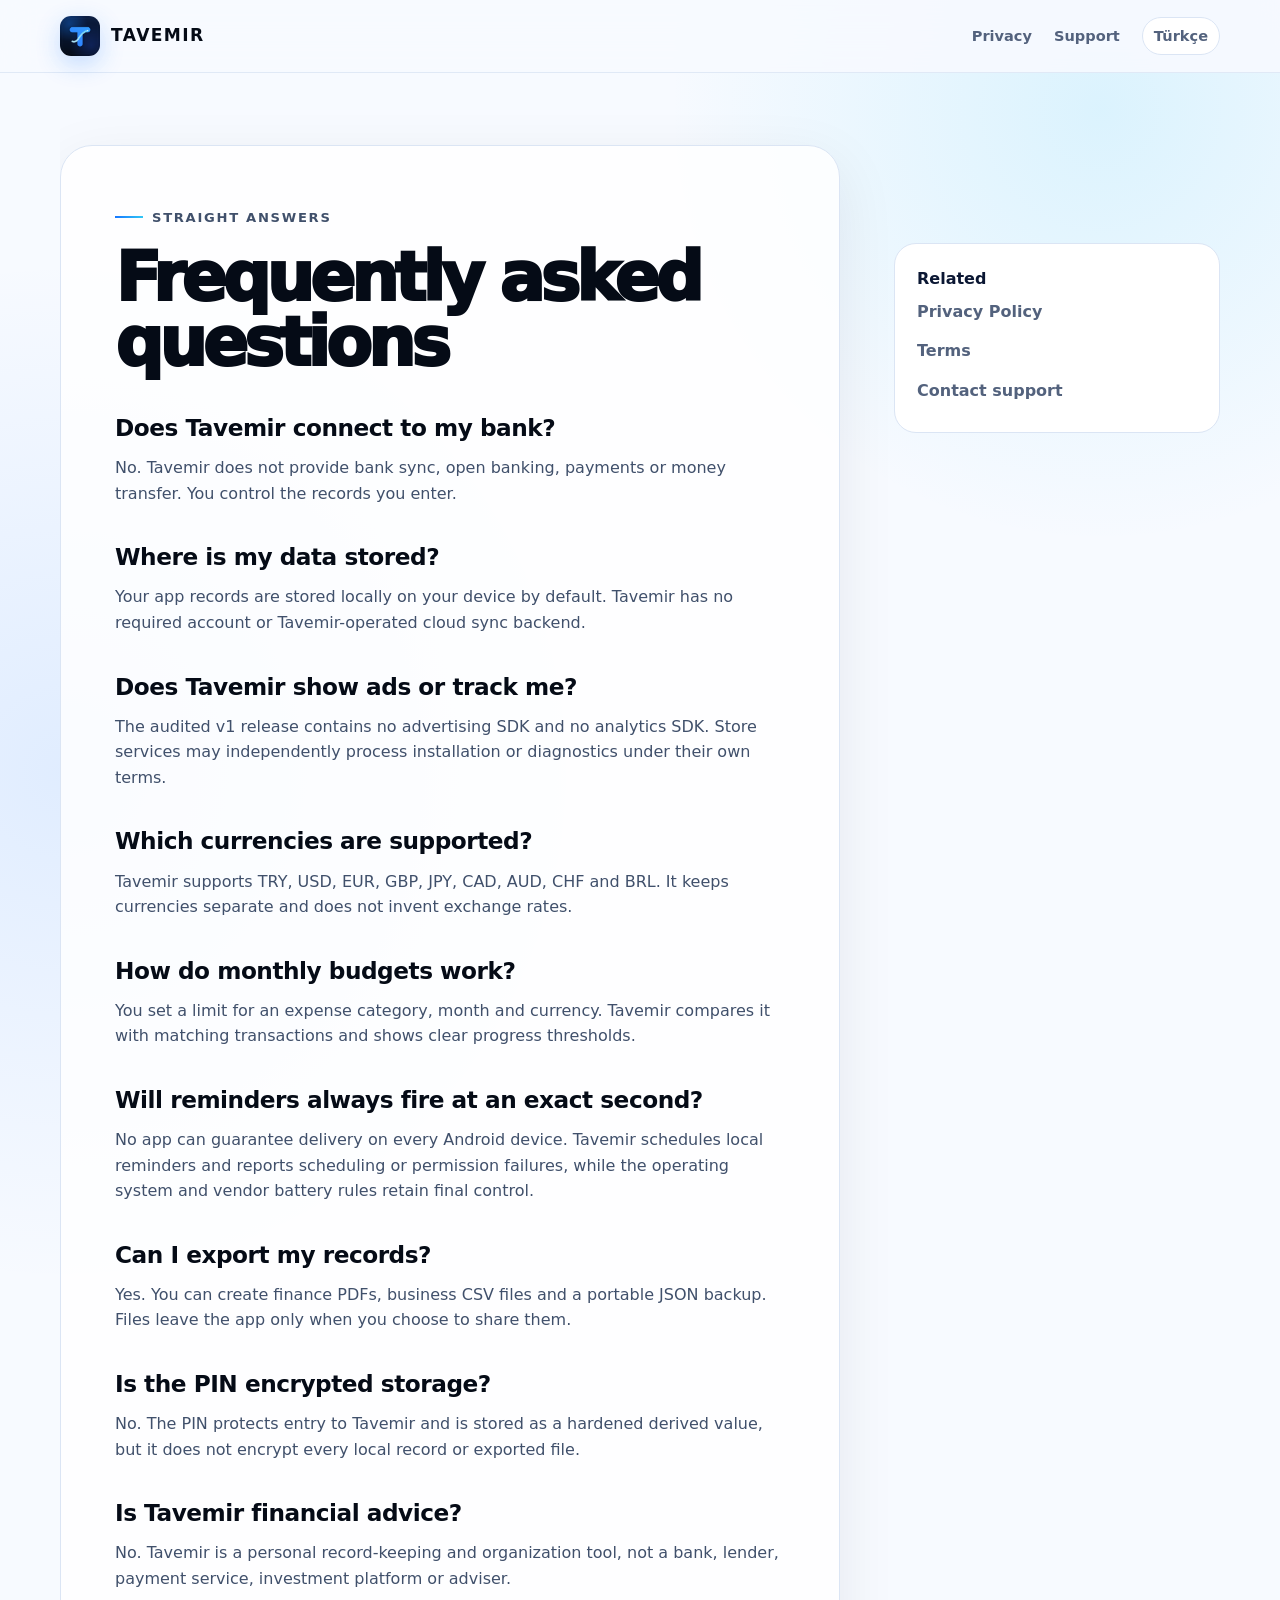
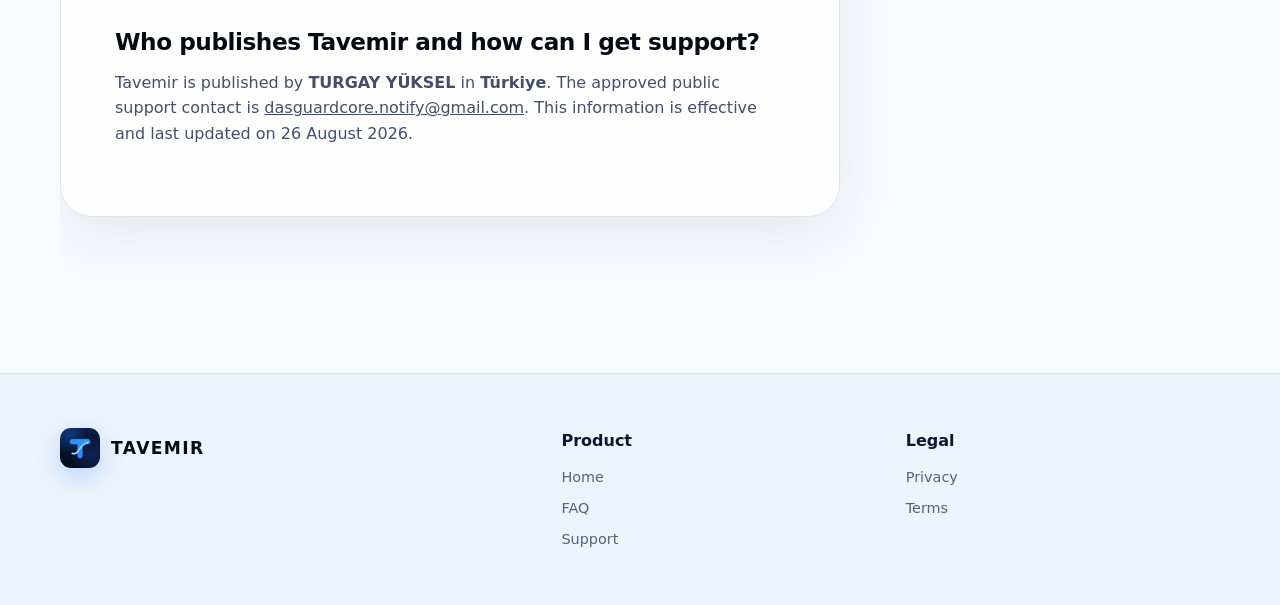
==== faq/index.html @ 1abc886d "Publish approved Tavemir legal and support site" ====
<!doctype html>
<html lang="en">
  <head><meta charset="utf-8"><meta name="viewport" content="width=device-width, initial-scale=1"><title>FAQ — Tavemir Budget & Expense Tracker</title><meta name="description" content="Answers about Tavemir privacy, currencies, reminders, budgets, exports, backups and financial-product status."><meta name="robots" content="index,follow"><meta name="theme-color" content="#071329"><link rel="canonical" href="https://dasguardcorenotify-del.github.io/tavemir-legal/faq/"><link rel="alternate" hreflang="en" href="https://dasguardcorenotify-del.github.io/tavemir-legal/faq/"><link rel="alternate" hreflang="tr" href="https://dasguardcorenotify-del.github.io/tavemir-legal/tr/sss/"><link rel="icon" href="../assets/tavemir-icon-512.png"><link rel="stylesheet" href="../assets/site.css"></head>
  <body><a class="skip-link" href="#main">Skip to content</a><header class="site-header"><nav class="nav" aria-label="Primary navigation"><a class="brand" href="../"><img src="../assets/tavemir-icon-512.png" alt="" width="40" height="40">TAVEMIR</a><div class="nav-links"><a href="../privacy/">Privacy</a><a href="../support/">Support</a><a class="language-link" href="../tr/sss/" lang="tr" hreflang="tr">Türkçe</a></div></nav></header>
    <main class="legal-main" id="main"><article class="legal-copy"><p class="eyebrow">Straight answers</p><h1>Frequently asked questions</h1>
      <h2>Does Tavemir connect to my bank?</h2><p>No. Tavemir does not provide bank sync, open banking, payments or money transfer. You control the records you enter.</p>
      <h2>Where is my data stored?</h2><p>Your app records are stored locally on your device by default. Tavemir has no required account or Tavemir-operated cloud sync backend.</p>
      <h2>Does Tavemir show ads or track me?</h2><p>The audited v1 release contains no advertising SDK and no analytics SDK. Store services may independently process installation or diagnostics under their own terms.</p>
      <h2>Which currencies are supported?</h2><p>Tavemir supports TRY, USD, EUR, GBP, JPY, CAD, AUD, CHF and BRL. It keeps currencies separate and does not invent exchange rates.</p>
      <h2>How do monthly budgets work?</h2><p>You set a limit for an expense category, month and currency. Tavemir compares it with matching transactions and shows clear progress thresholds.</p>
      <h2>Will reminders always fire at an exact second?</h2><p>No app can guarantee delivery on every Android device. Tavemir schedules local reminders and reports scheduling or permission failures, while the operating system and vendor battery rules retain final control.</p>
      <h2>Can I export my records?</h2><p>Yes. You can create finance PDFs, business CSV files and a portable JSON backup. Files leave the app only when you choose to share them.</p>
      <h2>Is the PIN encrypted storage?</h2><p>No. The PIN protects entry to Tavemir and is stored as a hardened derived value, but it does not encrypt every local record or exported file.</p>
      <h2>Is Tavemir financial advice?</h2><p>No. Tavemir is a personal record-keeping and organization tool, not a bank, lender, payment service, investment platform or adviser.</p>
      <h2>Who publishes Tavemir and how can I get support?</h2><p>Tavemir is published by <strong>TURGAY YÜKSEL</strong> in <strong>Türkiye</strong>. The approved public support contact is <a href="mailto:dasguardcore.notify@gmail.com">dasguardcore.notify@gmail.com</a>. This information is effective and last updated on 26 August 2026.</p>
    </article><aside class="legal-aside" aria-label="Related pages"><strong>Related</strong><a href="../privacy/">Privacy Policy</a><a href="../terms/">Terms</a><a href="../support/">Contact support</a></aside></main>
    <footer class="site-footer"><div class="footer-inner"><div><a class="brand" href="../"><img src="../assets/tavemir-icon-512.png" alt="" width="40" height="40">TAVEMIR</a></div><div class="footer-links"><strong>Product</strong><a href="../">Home</a><a href="./" aria-current="page">FAQ</a><a href="../support/">Support</a></div><div class="footer-links"><strong>Legal</strong><a href="../privacy/">Privacy</a><a href="../terms/">Terms</a></div></div></footer>
  </body>
</html>
---- assets/site.css ----
:root {
  color-scheme: light dark;
  --navy-950: #050b16;
  --navy-900: #071329;
  --navy-800: #0b1f46;
  --blue: #1677ff;
  --cyan: #31c7f5;
  --mint: #64e3ba;
  --ink: #0b1733;
  --muted: #53627d;
  --paper: #f7faff;
  --surface: #ffffff;
  --line: #dbe5f4;
  --shadow: 0 24px 70px rgb(7 19 41 / 14%);
  --radius-lg: 32px;
  --radius-md: 22px;
  --content: 1160px;
}

* {
  box-sizing: border-box;
}

html {
  scroll-behavior: smooth;
}

body {
  margin: 0;
  color: var(--ink);
  background:
    radial-gradient(circle at 86% 5%, rgb(49 199 245 / 14%), transparent 27rem),
    radial-gradient(circle at 5% 35%, rgb(22 119 255 / 10%), transparent 32rem),
    var(--paper);
  font-family: Inter, ui-sans-serif, system-ui, -apple-system, BlinkMacSystemFont,
    "Segoe UI", sans-serif;
  line-height: 1.6;
  text-rendering: optimizeLegibility;
}

a {
  color: inherit;
}

a:focus-visible,
button:focus-visible {
  outline: 3px solid var(--cyan);
  outline-offset: 4px;
}

.skip-link {
  position: fixed;
  z-index: 100;
  top: 12px;
  left: 12px;
  padding: 10px 14px;
  border-radius: 10px;
  color: white;
  background: var(--navy-950);
  transform: translateY(-150%);
}

.skip-link:focus {
  transform: translateY(0);
}

.site-header {
  position: sticky;
  z-index: 20;
  top: 0;
  border-bottom: 1px solid rgb(219 229 244 / 80%);
  background: rgb(247 250 255 / 88%);
  backdrop-filter: blur(18px);
}

.nav {
  display: flex;
  align-items: center;
  justify-content: space-between;
  width: min(calc(100% - 32px), var(--content));
  min-height: 72px;
  margin: 0 auto;
  gap: 24px;
}

.brand {
  display: inline-flex;
  align-items: center;
  gap: 11px;
  color: var(--navy-950);
  font-size: 1.07rem;
  font-weight: 900;
  letter-spacing: .08em;
  text-decoration: none;
}

.brand img {
  width: 40px;
  height: 40px;
  border-radius: 11px;
  box-shadow: 0 8px 24px rgb(22 119 255 / 24%);
}

.nav-links {
  display: flex;
  align-items: center;
  flex-wrap: wrap;
  justify-content: flex-end;
  gap: 8px 22px;
}

.nav-links a {
  color: var(--muted);
  font-size: .91rem;
  font-weight: 720;
  text-decoration: none;
}

.nav-links a:hover {
  color: var(--blue);
}

.language-link {
  padding: 6px 11px;
  border: 1px solid var(--line);
  border-radius: 999px;
  background: var(--surface);
}

main {
  overflow: hidden;
}

.hero,
.section,
.legal-main {
  width: min(calc(100% - 32px), var(--content));
  margin-inline: auto;
}

.hero {
  display: grid;
  grid-template-columns: minmax(0, 1.05fr) minmax(330px, .8fr);
  align-items: center;
  gap: clamp(44px, 8vw, 100px);
  padding: clamp(76px, 10vw, 132px) 0 96px;
}

.eyebrow {
  display: inline-flex;
  align-items: center;
  gap: 9px;
  margin: 0 0 18px;
  color: #0b5ecc;
  font-size: .82rem;
  font-weight: 850;
  letter-spacing: .13em;
  text-transform: uppercase;
}

.eyebrow::before {
  width: 28px;
  height: 2px;
  background: linear-gradient(90deg, var(--blue), var(--cyan));
  content: "";
}

h1,
h2,
h3,
p {
  margin-top: 0;
}

h1 {
  max-width: 820px;
  margin-bottom: 24px;
  color: var(--navy-950);
  font-size: clamp(3rem, 7vw, 5.8rem);
  font-weight: 930;
  letter-spacing: -.065em;
  line-height: .98;
}

h1 .accent {
  color: transparent;
  background: linear-gradient(105deg, var(--blue), #4064ff 42%, #0ab5db);
  background-clip: text;
}

.hero-copy {
  max-width: 690px;
  margin-bottom: 30px;
  color: var(--muted);
  font-size: clamp(1.05rem, 2vw, 1.25rem);
}

.cta-row {
  display: flex;
  flex-wrap: wrap;
  gap: 12px;
  margin-bottom: 30px;
}

.button {
  display: inline-flex;
  align-items: center;
  justify-content: center;
  min-height: 50px;
  padding: 0 20px;
  border: 1px solid transparent;
  border-radius: 14px;
  font-weight: 820;
  text-decoration: none;
}

.button-primary {
  color: white;
  background: linear-gradient(115deg, #116eea, #325fff);
  box-shadow: 0 14px 34px rgb(22 119 255 / 25%);
}

.button-secondary {
  border-color: var(--line);
  color: var(--ink);
  background: rgb(255 255 255 / 76%);
}

.trust-line {
  display: flex;
  flex-wrap: wrap;
  gap: 10px;
  padding: 0;
  list-style: none;
}

.trust-line li {
  padding: 7px 11px;
  border: 1px solid #cfe0f4;
  border-radius: 999px;
  color: #30415e;
  background: rgb(255 255 255 / 72%);
  font-size: .82rem;
  font-weight: 760;
}

.phone-shell {
  position: relative;
  width: min(100%, 390px);
  margin: 0 auto;
  padding: 13px;
  border: 1px solid rgb(255 255 255 / 28%);
  border-radius: 44px;
  background: linear-gradient(145deg, #071329, #132a55);
  box-shadow: 0 40px 100px rgb(5 11 22 / 29%);
  transform: rotate(2deg);
}

.phone-shell::before {
  position: absolute;
  z-index: 2;
  top: 20px;
  left: 50%;
  width: 96px;
  height: 22px;
  border-radius: 999px;
  background: #050b16;
  content: "";
  transform: translateX(-50%);
}

.app-preview {
  min-height: 660px;
  padding: 42px 17px 22px;
  border-radius: 33px;
  background:
    radial-gradient(circle at 90% 10%, rgb(49 199 245 / 13%), transparent 15rem),
    #f7faff;
}

.app-topline {
  display: flex;
  align-items: center;
  justify-content: space-between;
  margin-bottom: 18px;
  color: var(--navy-900);
  font-weight: 900;
  letter-spacing: .04em;
}

.app-avatar {
  display: grid;
  width: 32px;
  height: 32px;
  place-items: center;
  border-radius: 10px;
  color: white;
  background: linear-gradient(145deg, var(--blue), #334fdd);
}

.app-hero {
  padding: 22px;
  border-radius: 25px;
  color: white;
  background:
    radial-gradient(circle at 85% 0%, rgb(49 199 245 / 24%), transparent 14rem),
    linear-gradient(145deg, #071329, #0b1f46);
  box-shadow: 0 18px 44px rgb(7 19 41 / 21%);
}

.app-hero small,
.mini-stat small {
  display: block;
  color: rgb(255 255 255 / 68%);
  font-weight: 720;
}

.app-hero strong {
  display: block;
  margin: 4px 0 18px;
  font-size: 2rem;
  letter-spacing: -.045em;
}

.spark {
  display: flex;
  height: 70px;
  align-items: flex-end;
  gap: 7px;
}

.spark i {
  flex: 1;
  min-height: 16%;
  border-radius: 8px 8px 3px 3px;
  background: linear-gradient(#31c7f5, #1677ff);
}

.preview-grid {
  display: grid;
  grid-template-columns: 1fr 1fr;
  gap: 10px;
  margin: 12px 0;
}

.mini-stat,
.preview-list {
  padding: 15px;
  border: 1px solid var(--line);
  border-radius: 18px;
  background: white;
}

.mini-stat small {
  color: #61708c;
}

.mini-stat strong {
  display: block;
  margin-top: 3px;
  color: var(--navy-950);
  font-size: 1.1rem;
}

.preview-list {
  margin-top: 10px;
}

.preview-row {
  display: grid;
  grid-template-columns: 36px 1fr auto;
  align-items: center;
  gap: 10px;
  padding: 9px 0;
}

.preview-row + .preview-row {
  border-top: 1px solid #edf2f9;
}

.preview-icon {
  display: grid;
  width: 36px;
  height: 36px;
  place-items: center;
  border-radius: 11px;
  color: #0b5ecc;
  background: #e7f1ff;
  font-weight: 900;
}

.preview-row span {
  color: #253653;
  font-size: .8rem;
  font-weight: 780;
}

.preview-row strong {
  color: var(--navy-950);
  font-size: .77rem;
}

.section {
  padding: 92px 0;
}

.section-head {
  max-width: 740px;
  margin-bottom: 42px;
}

h2 {
  margin-bottom: 15px;
  color: var(--navy-950);
  font-size: clamp(2rem, 4vw, 3.35rem);
  font-weight: 900;
  letter-spacing: -.045em;
  line-height: 1.08;
}

.section-head p,
.section > p {
  color: var(--muted);
  font-size: 1.05rem;
}

.feature-grid {
  display: grid;
  grid-template-columns: repeat(3, 1fr);
  gap: 16px;
}

.feature-card {
  min-height: 225px;
  padding: 25px;
  border: 1px solid rgb(207 224 244 / 90%);
  border-radius: var(--radius-md);
  background: rgb(255 255 255 / 78%);
  box-shadow: 0 14px 46px rgb(7 19 41 / 7%);
}

.feature-number {
  display: grid;
  width: 42px;
  height: 42px;
  margin-bottom: 28px;
  place-items: center;
  border-radius: 13px;
  color: #075abf;
  background: linear-gradient(145deg, #e8f2ff, #dff9ff);
  font-size: .83rem;
  font-weight: 900;
}

h3 {
  margin-bottom: 8px;
  color: var(--navy-950);
  font-size: 1.12rem;
  font-weight: 860;
  letter-spacing: -.02em;
}

.feature-card p {
  margin-bottom: 0;
  color: var(--muted);
  font-size: .94rem;
}

.trust-panel {
  display: grid;
  grid-template-columns: 1fr 1fr;
  gap: 44px;
  padding: clamp(30px, 6vw, 64px);
  border-radius: var(--radius-lg);
  color: white;
  background:
    radial-gradient(circle at 100% 0%, rgb(49 199 245 / 22%), transparent 26rem),
    linear-gradient(135deg, var(--navy-950), var(--navy-800));
  box-shadow: var(--shadow);
}

.trust-panel h2,
.trust-panel h3 {
  color: white;
}

.trust-panel p {
  color: rgb(255 255 255 / 72%);
}

.check-list {
  display: grid;
  gap: 10px;
  margin: 0;
  padding: 0;
  list-style: none;
}

.check-list li {
  position: relative;
  padding-left: 29px;
  color: rgb(255 255 255 / 87%);
  font-weight: 690;
}

.check-list li::before {
  position: absolute;
  left: 0;
  color: var(--mint);
  content: "✓";
  font-weight: 900;
}

.availability {
  padding: 34px;
  border: 1px solid #cfe0f4;
  border-radius: var(--radius-lg);
  background: rgb(255 255 255 / 78%);
  text-align: center;
}

.availability p {
  max-width: 680px;
  margin: 0 auto 20px;
  color: var(--muted);
}

.legal-main {
  display: grid;
  grid-template-columns: minmax(0, 780px) minmax(220px, 1fr);
  gap: 54px;
  padding: 72px 0 110px;
}

.legal-copy {
  padding: clamp(24px, 5vw, 54px);
  border: 1px solid var(--line);
  border-radius: var(--radius-lg);
  background: rgb(255 255 255 / 84%);
  box-shadow: 0 18px 60px rgb(7 19 41 / 8%);
}

.legal-copy h1 {
  font-size: clamp(2.35rem, 6vw, 4.2rem);
}

.legal-copy h2 {
  margin-top: 38px;
  font-size: 1.45rem;
  letter-spacing: -.02em;
}

.legal-copy li,
.legal-copy p {
  color: #40506b;
}

.legal-copy table {
  width: 100%;
  border-collapse: collapse;
}

.legal-copy th,
.legal-copy td {
  padding: 12px;
  border-bottom: 1px solid var(--line);
  text-align: left;
  vertical-align: top;
}

.legal-aside {
  align-self: start;
  position: sticky;
  top: 98px;
  padding: 22px;
  border: 1px solid var(--line);
  border-radius: var(--radius-md);
  background: white;
}

.legal-aside a {
  display: block;
  padding: 7px 0;
  color: var(--muted);
  font-weight: 720;
  text-decoration: none;
}

.notice {
  padding: 16px 18px;
  border-left: 4px solid var(--blue);
  border-radius: 8px 14px 14px 8px;
  color: #31425e;
  background: #edf5ff;
}

.site-footer {
  margin-top: 46px;
  border-top: 1px solid var(--line);
  background: #edf3fb;
}

.footer-inner {
  display: grid;
  grid-template-columns: 1.2fr repeat(2, .8fr);
  gap: 30px;
  width: min(calc(100% - 32px), var(--content));
  margin: 0 auto;
  padding: 54px 0;
}

.footer-inner p {
  color: var(--muted);
  font-size: .9rem;
}

.footer-links {
  display: grid;
  align-content: start;
  gap: 8px;
}

.footer-links strong {
  margin-bottom: 4px;
}

.footer-links a {
  color: var(--muted);
  font-size: .9rem;
  text-decoration: none;
}

.fine-print {
  width: min(calc(100% - 32px), var(--content));
  margin: 0 auto;
  padding: 0 0 24px;
  color: #697792;
  font-size: .78rem;
}

@media (max-width: 880px) {
  .hero,
  .trust-panel,
  .legal-main {
    grid-template-columns: 1fr;
  }

  .hero {
    text-align: center;
  }

  .hero-copy,
  .trust-line,
  .cta-row {
    justify-content: center;
    margin-inline: auto;
  }

  .eyebrow {
    justify-content: center;
  }

  .feature-grid {
    grid-template-columns: repeat(2, 1fr);
  }

  .legal-aside {
    position: static;
    order: -1;
  }
}

@media (max-width: 620px) {
  .nav {
    min-height: 64px;
  }

  .nav-links a:not(.language-link) {
    display: none;
  }

  .hero {
    grid-template-columns: minmax(0, 1fr);
    padding-top: 58px;
  }

  .feature-grid,
  .footer-inner {
    grid-template-columns: 1fr;
  }

  .phone-shell {
    transform: none;
  }

  .app-preview {
    min-height: 600px;
  }

  .section {
    padding: 68px 0;
  }
}

@media (prefers-reduced-motion: reduce) {
  html {
    scroll-behavior: auto;
  }
}

@media (prefers-color-scheme: dark) {
  :root {
    --ink: #f2f6ff;
    --muted: #afbdd2;
    --paper: #050b16;
    --surface: #0b172b;
    --line: #243650;
  }

  body {
    background:
      radial-gradient(circle at 86% 5%, rgb(49 199 245 / 10%), transparent 27rem),
      var(--paper);
  }

  .site-header {
    border-color: rgb(36 54 80 / 80%);
    background: rgb(5 11 22 / 88%);
  }

  .brand,
  h1,
  h2,
  h3,
  .mini-stat strong,
  .preview-row strong {
    color: #f5f8ff;
  }

  .language-link,
  .feature-card,
  .availability,
  .legal-copy,
  .legal-aside,
  .mini-stat,
  .preview-list,
  .button-secondary {
    background: rgb(11 23 43 / 88%);
  }

  .trust-line li,
  .legal-copy li,
  .legal-copy p,
  .notice {
    color: #bdc9dc;
  }

  .notice {
    background: #0c2446;
  }

  .site-footer {
    background: #07101f;
  }
}
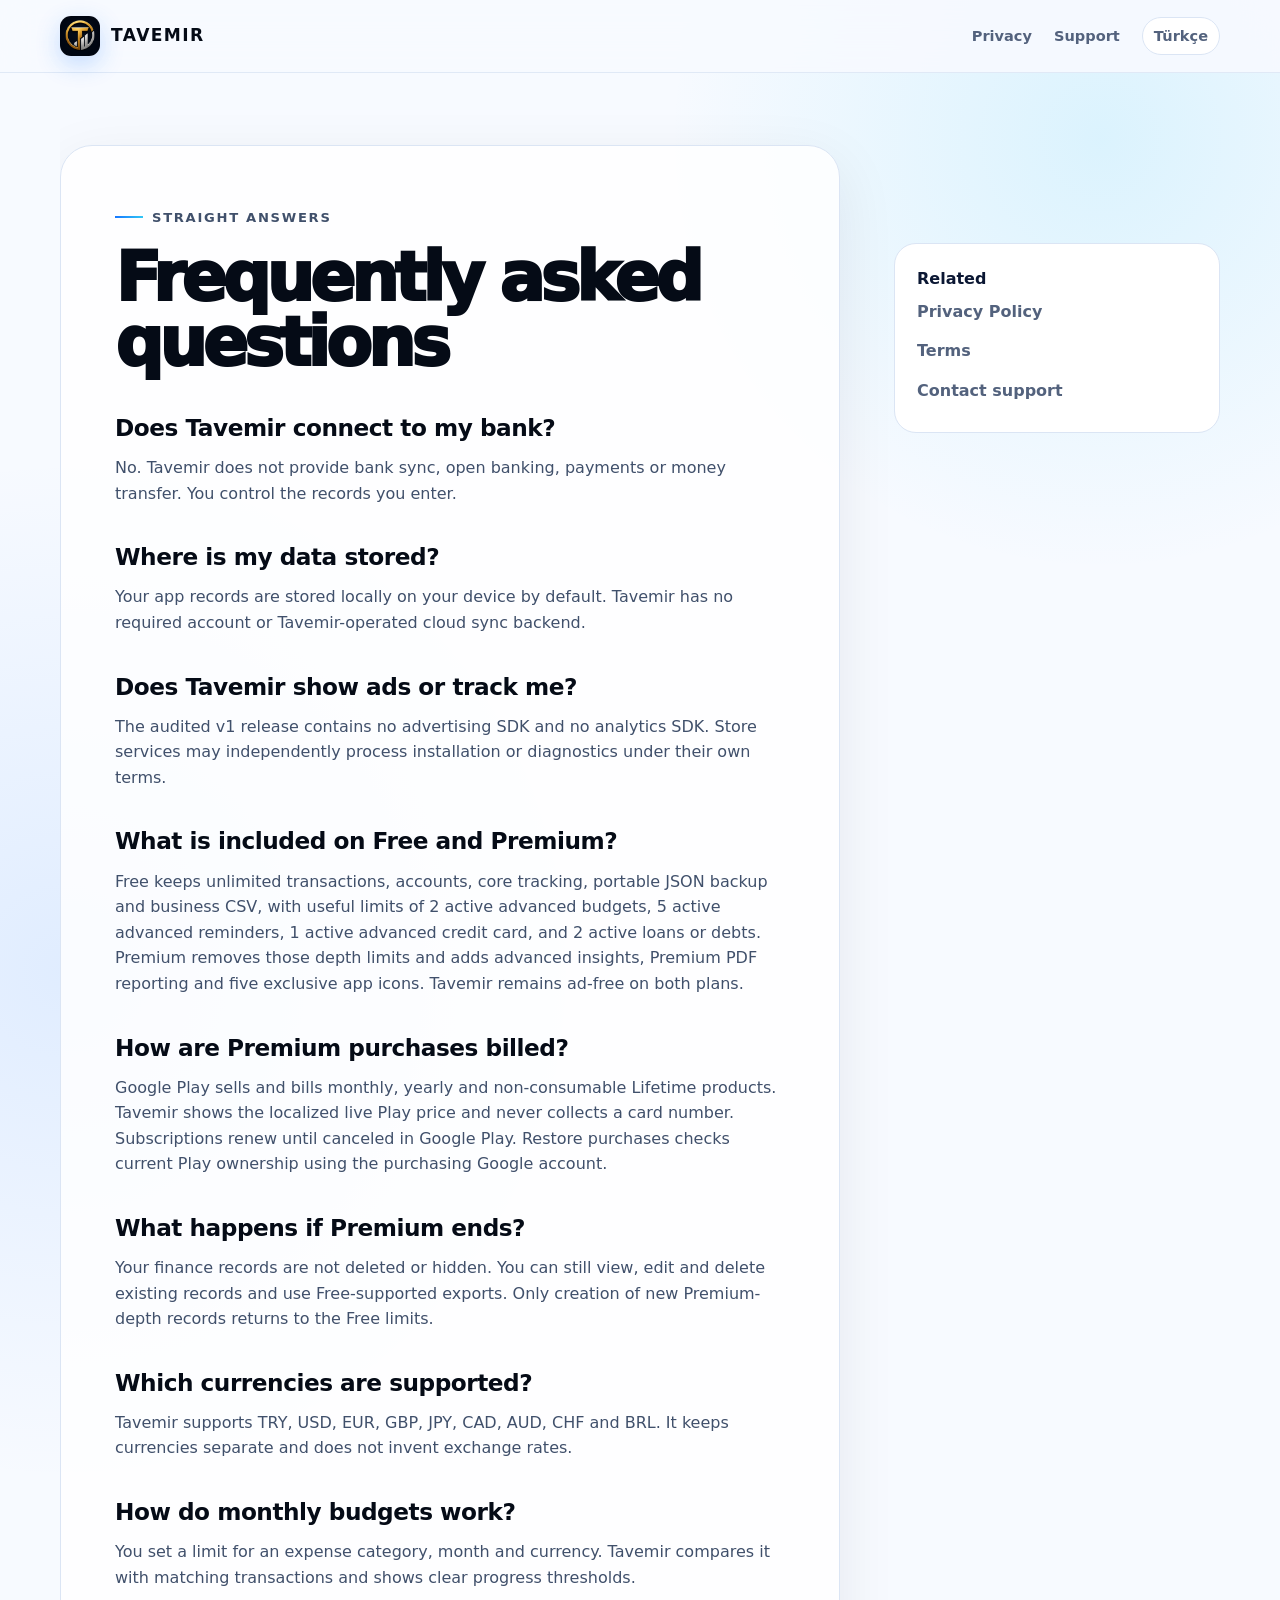
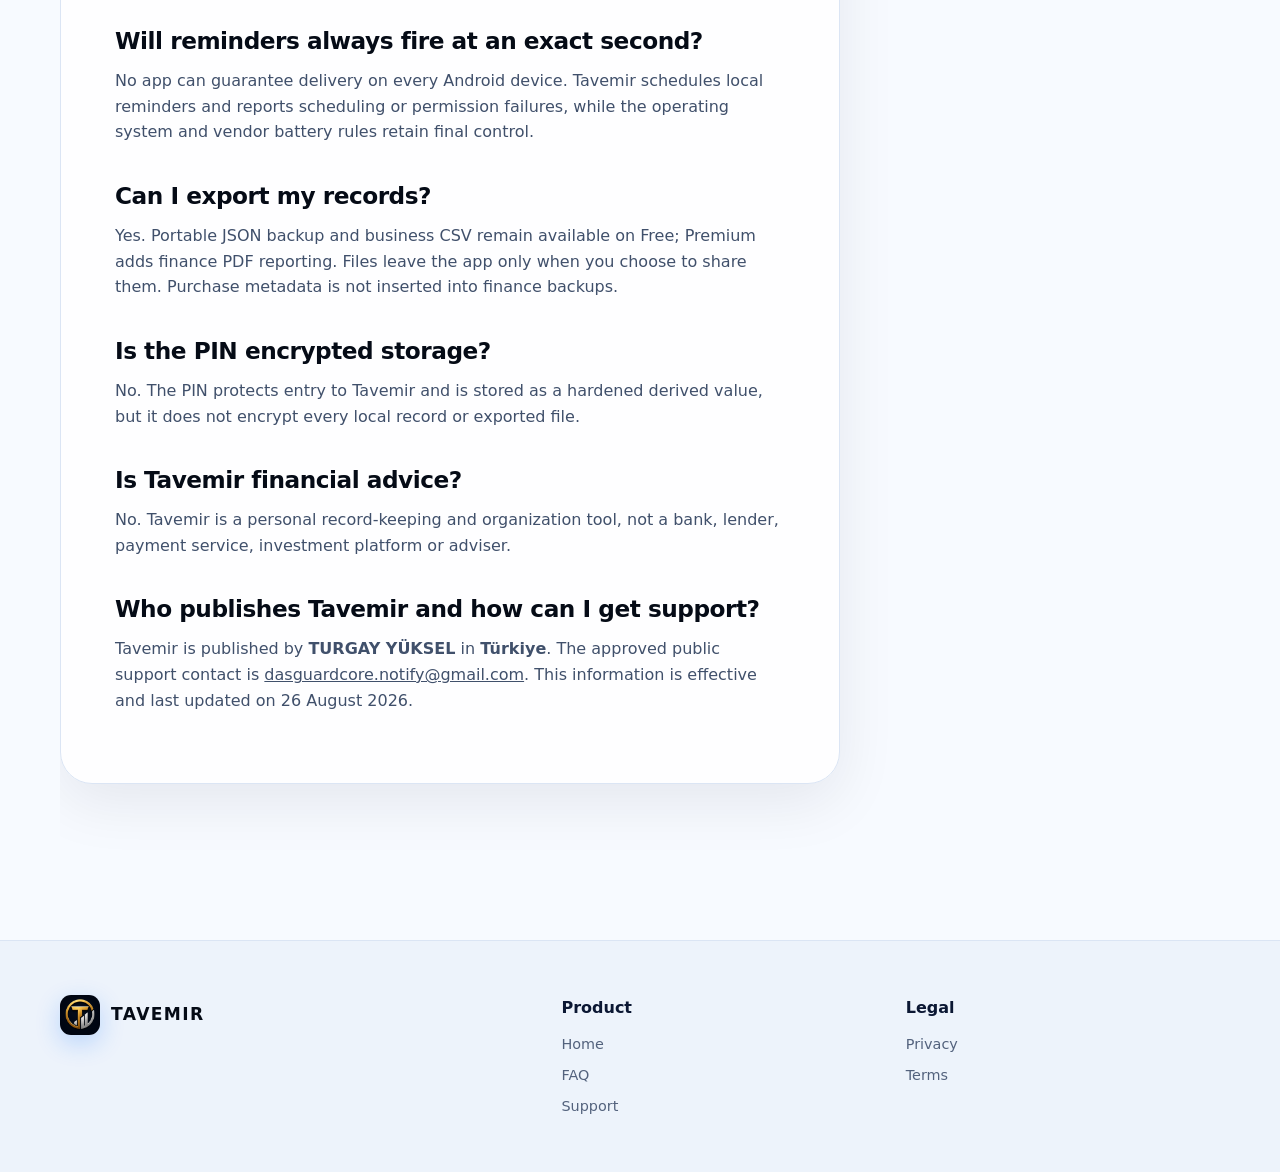
==== commit bc64063a: "docs/legal: explain Tavemir Premium and Google Play billing" ====
--- a/faq/index.html
+++ b/faq/index.html
@@ -6,10 +6,13 @@
       <h2>Does Tavemir connect to my bank?</h2><p>No. Tavemir does not provide bank sync, open banking, payments or money transfer. You control the records you enter.</p>
       <h2>Where is my data stored?</h2><p>Your app records are stored locally on your device by default. Tavemir has no required account or Tavemir-operated cloud sync backend.</p>
       <h2>Does Tavemir show ads or track me?</h2><p>The audited v1 release contains no advertising SDK and no analytics SDK. Store services may independently process installation or diagnostics under their own terms.</p>
+      <h2>What is included on Free and Premium?</h2><p>Free keeps unlimited transactions, accounts, core tracking, portable JSON backup and business CSV, with useful limits of 2 active advanced budgets, 5 active advanced reminders, 1 active advanced credit card, and 2 active loans or debts. Premium removes those depth limits and adds advanced insights, Premium PDF reporting and five exclusive app icons. Tavemir remains ad-free on both plans.</p>
+      <h2>How are Premium purchases billed?</h2><p>Google Play sells and bills monthly, yearly and non-consumable Lifetime products. Tavemir shows the localized live Play price and never collects a card number. Subscriptions renew until canceled in Google Play. Restore purchases checks current Play ownership using the purchasing Google account.</p>
+      <h2>What happens if Premium ends?</h2><p>Your finance records are not deleted or hidden. You can still view, edit and delete existing records and use Free-supported exports. Only creation of new Premium-depth records returns to the Free limits.</p>
       <h2>Which currencies are supported?</h2><p>Tavemir supports TRY, USD, EUR, GBP, JPY, CAD, AUD, CHF and BRL. It keeps currencies separate and does not invent exchange rates.</p>
       <h2>How do monthly budgets work?</h2><p>You set a limit for an expense category, month and currency. Tavemir compares it with matching transactions and shows clear progress thresholds.</p>
       <h2>Will reminders always fire at an exact second?</h2><p>No app can guarantee delivery on every Android device. Tavemir schedules local reminders and reports scheduling or permission failures, while the operating system and vendor battery rules retain final control.</p>
-      <h2>Can I export my records?</h2><p>Yes. You can create finance PDFs, business CSV files and a portable JSON backup. Files leave the app only when you choose to share them.</p>
+      <h2>Can I export my records?</h2><p>Yes. Portable JSON backup and business CSV remain available on Free; Premium adds finance PDF reporting. Files leave the app only when you choose to share them. Purchase metadata is not inserted into finance backups.</p>
       <h2>Is the PIN encrypted storage?</h2><p>No. The PIN protects entry to Tavemir and is stored as a hardened derived value, but it does not encrypt every local record or exported file.</p>
       <h2>Is Tavemir financial advice?</h2><p>No. Tavemir is a personal record-keeping and organization tool, not a bank, lender, payment service, investment platform or adviser.</p>
       <h2>Who publishes Tavemir and how can I get support?</h2><p>Tavemir is published by <strong>TURGAY YÜKSEL</strong> in <strong>Türkiye</strong>. The approved public support contact is <a href="mailto:dasguardcore.notify@gmail.com">dasguardcore.notify@gmail.com</a>. This information is effective and last updated on 26 August 2026.</p>
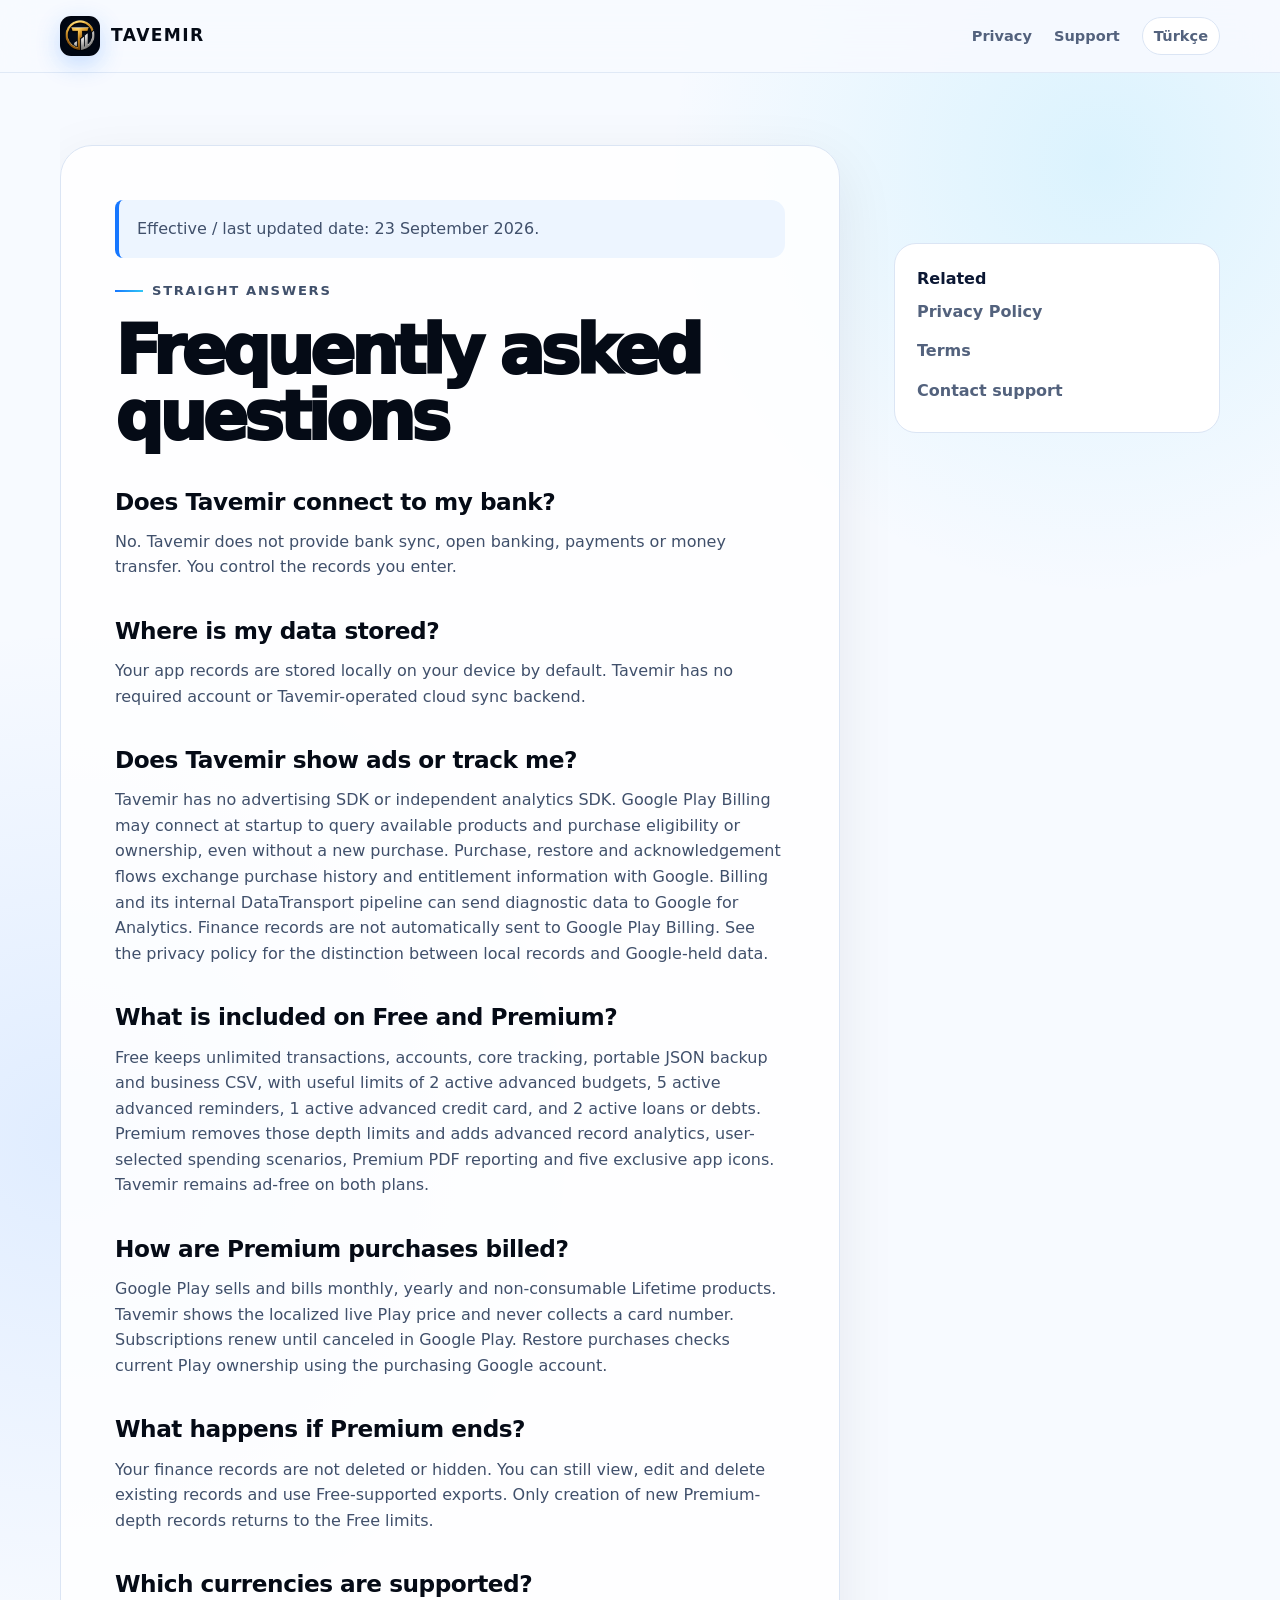
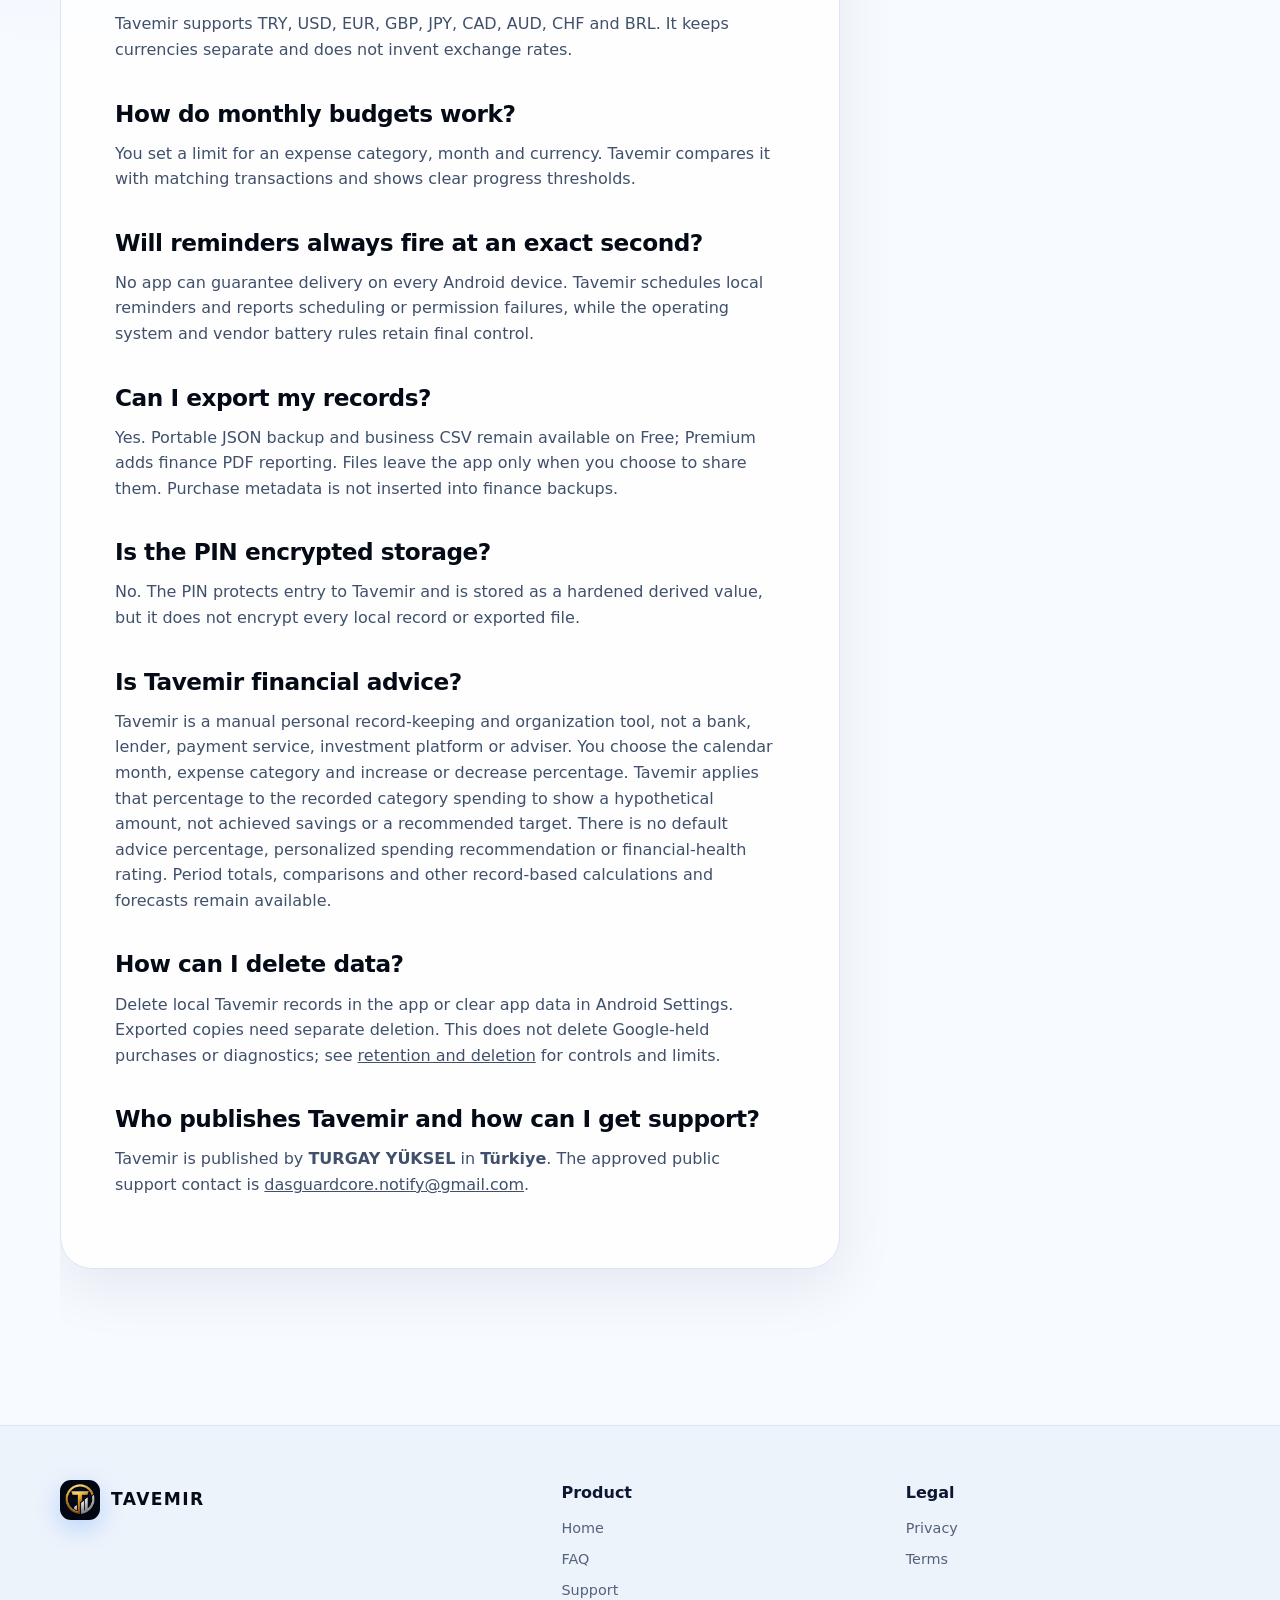
==== commit 5426def0: "docs: publish Tavemir v19 legal and support pages Publish the accepted EN/TR personal-finance disclo" ====
--- a/faq/index.html
+++ b/faq/index.html
@@ -2,11 +2,12 @@
 <html lang="en">
   <head><meta charset="utf-8"><meta name="viewport" content="width=device-width, initial-scale=1"><title>FAQ — Tavemir Budget & Expense Tracker</title><meta name="description" content="Answers about Tavemir privacy, currencies, reminders, budgets, exports, backups and financial-product status."><meta name="robots" content="index,follow"><meta name="theme-color" content="#071329"><link rel="canonical" href="https://dasguardcorenotify-del.github.io/tavemir-legal/faq/"><link rel="alternate" hreflang="en" href="https://dasguardcorenotify-del.github.io/tavemir-legal/faq/"><link rel="alternate" hreflang="tr" href="https://dasguardcorenotify-del.github.io/tavemir-legal/tr/sss/"><link rel="icon" href="../assets/tavemir-icon-512.png"><link rel="stylesheet" href="../assets/site.css"></head>
   <body><a class="skip-link" href="#main">Skip to content</a><header class="site-header"><nav class="nav" aria-label="Primary navigation"><a class="brand" href="../"><img src="../assets/tavemir-icon-512.png" alt="" width="40" height="40">TAVEMIR</a><div class="nav-links"><a href="../privacy/">Privacy</a><a href="../support/">Support</a><a class="language-link" href="../tr/sss/" lang="tr" hreflang="tr">Türkçe</a></div></nav></header>
-    <main class="legal-main" id="main"><article class="legal-copy"><p class="eyebrow">Straight answers</p><h1>Frequently asked questions</h1>
+    <main class="legal-main" id="main"><article class="legal-copy"><p class="notice" data-deploy-date="2026-09-23">Effective / last updated date: 23 September 2026.</p>
+<p class="eyebrow">Straight answers</p><h1>Frequently asked questions</h1>
       <h2>Does Tavemir connect to my bank?</h2><p>No. Tavemir does not provide bank sync, open banking, payments or money transfer. You control the records you enter.</p>
       <h2>Where is my data stored?</h2><p>Your app records are stored locally on your device by default. Tavemir has no required account or Tavemir-operated cloud sync backend.</p>
-      <h2>Does Tavemir show ads or track me?</h2><p>The audited v1 release contains no advertising SDK and no analytics SDK. Store services may independently process installation or diagnostics under their own terms.</p>
-      <h2>What is included on Free and Premium?</h2><p>Free keeps unlimited transactions, accounts, core tracking, portable JSON backup and business CSV, with useful limits of 2 active advanced budgets, 5 active advanced reminders, 1 active advanced credit card, and 2 active loans or debts. Premium removes those depth limits and adds advanced insights, Premium PDF reporting and five exclusive app icons. Tavemir remains ad-free on both plans.</p>
+      <h2>Does Tavemir show ads or track me?</h2><p>Tavemir has no advertising SDK or independent analytics SDK. Google Play Billing may connect at startup to query available products and purchase eligibility or ownership, even without a new purchase. Purchase, restore and acknowledgement flows exchange purchase history and entitlement information with Google. Billing and its internal DataTransport pipeline can send diagnostic data to Google for Analytics. Finance records are not automatically sent to Google Play Billing. See the privacy policy for the distinction between local records and Google-held data.</p>
+      <h2>What is included on Free and Premium?</h2><p>Free keeps unlimited transactions, accounts, core tracking, portable JSON backup and business CSV, with useful limits of 2 active advanced budgets, 5 active advanced reminders, 1 active advanced credit card, and 2 active loans or debts. Premium removes those depth limits and adds advanced record analytics, user-selected spending scenarios, Premium PDF reporting and five exclusive app icons. Tavemir remains ad-free on both plans.</p>
       <h2>How are Premium purchases billed?</h2><p>Google Play sells and bills monthly, yearly and non-consumable Lifetime products. Tavemir shows the localized live Play price and never collects a card number. Subscriptions renew until canceled in Google Play. Restore purchases checks current Play ownership using the purchasing Google account.</p>
       <h2>What happens if Premium ends?</h2><p>Your finance records are not deleted or hidden. You can still view, edit and delete existing records and use Free-supported exports. Only creation of new Premium-depth records returns to the Free limits.</p>
       <h2>Which currencies are supported?</h2><p>Tavemir supports TRY, USD, EUR, GBP, JPY, CAD, AUD, CHF and BRL. It keeps currencies separate and does not invent exchange rates.</p>
@@ -14,8 +15,9 @@
       <h2>Will reminders always fire at an exact second?</h2><p>No app can guarantee delivery on every Android device. Tavemir schedules local reminders and reports scheduling or permission failures, while the operating system and vendor battery rules retain final control.</p>
       <h2>Can I export my records?</h2><p>Yes. Portable JSON backup and business CSV remain available on Free; Premium adds finance PDF reporting. Files leave the app only when you choose to share them. Purchase metadata is not inserted into finance backups.</p>
       <h2>Is the PIN encrypted storage?</h2><p>No. The PIN protects entry to Tavemir and is stored as a hardened derived value, but it does not encrypt every local record or exported file.</p>
-      <h2>Is Tavemir financial advice?</h2><p>No. Tavemir is a personal record-keeping and organization tool, not a bank, lender, payment service, investment platform or adviser.</p>
-      <h2>Who publishes Tavemir and how can I get support?</h2><p>Tavemir is published by <strong>TURGAY YÜKSEL</strong> in <strong>Türkiye</strong>. The approved public support contact is <a href="mailto:dasguardcore.notify@gmail.com">dasguardcore.notify@gmail.com</a>. This information is effective and last updated on 26 August 2026.</p>
+      <h2>Is Tavemir financial advice?</h2><p>Tavemir is a manual personal record-keeping and organization tool, not a bank, lender, payment service, investment platform or adviser. You choose the calendar month, expense category and increase or decrease percentage. Tavemir applies that percentage to the recorded category spending to show a hypothetical amount, not achieved savings or a recommended target. There is no default advice percentage, personalized spending recommendation or financial-health rating. Period totals, comparisons and other record-based calculations and forecasts remain available.</p>
+      <h2>How can I delete data?</h2><p>Delete local Tavemir records in the app or clear app data in Android Settings. Exported copies need separate deletion. This does not delete Google-held purchases or diagnostics; see <a href="../privacy/#retention">retention and deletion</a> for controls and limits.</p>
+      <h2>Who publishes Tavemir and how can I get support?</h2><p>Tavemir is published by <strong>TURGAY YÜKSEL</strong> in <strong>Türkiye</strong>. The approved public support contact is <a href="mailto:dasguardcore.notify@gmail.com">dasguardcore.notify@gmail.com</a>.</p>
     </article><aside class="legal-aside" aria-label="Related pages"><strong>Related</strong><a href="../privacy/">Privacy Policy</a><a href="../terms/">Terms</a><a href="../support/">Contact support</a></aside></main>
     <footer class="site-footer"><div class="footer-inner"><div><a class="brand" href="../"><img src="../assets/tavemir-icon-512.png" alt="" width="40" height="40">TAVEMIR</a></div><div class="footer-links"><strong>Product</strong><a href="../">Home</a><a href="./" aria-current="page">FAQ</a><a href="../support/">Support</a></div><div class="footer-links"><strong>Legal</strong><a href="../privacy/">Privacy</a><a href="../terms/">Terms</a></div></div></footer>
   </body>
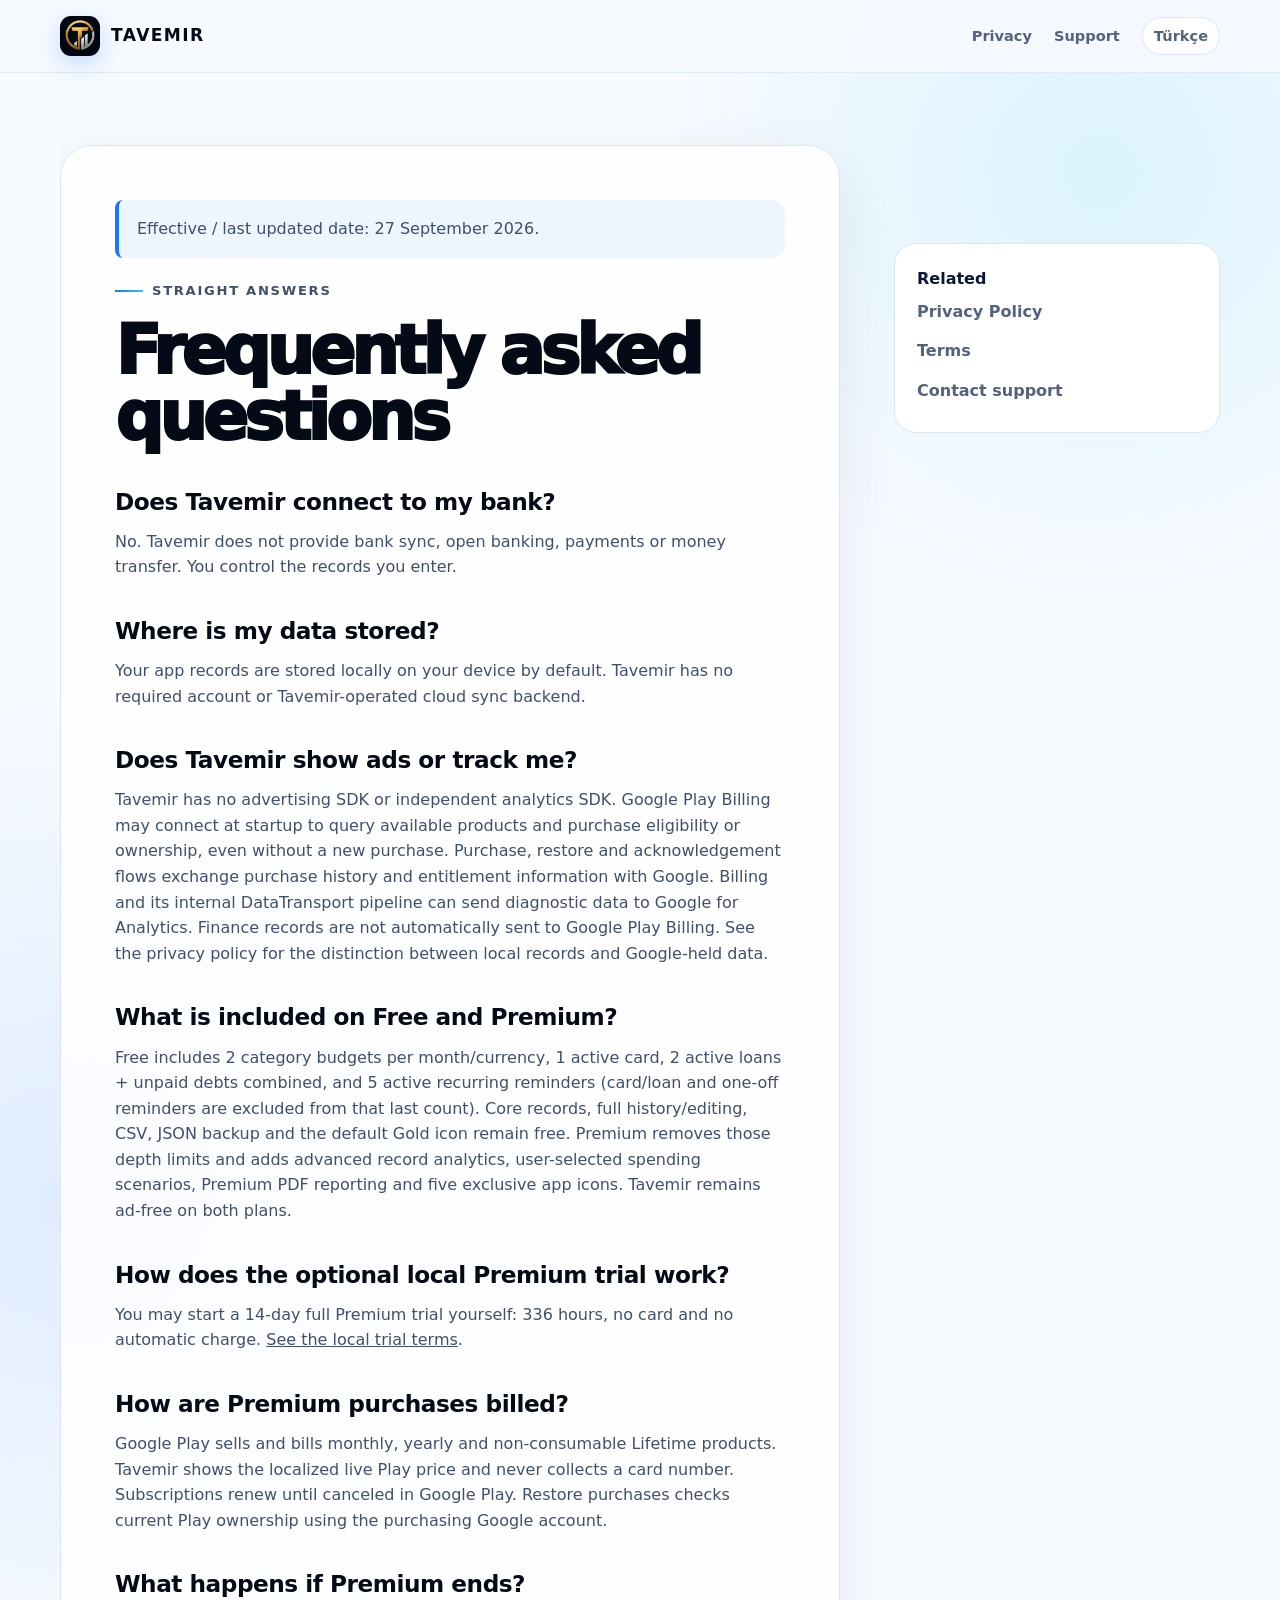
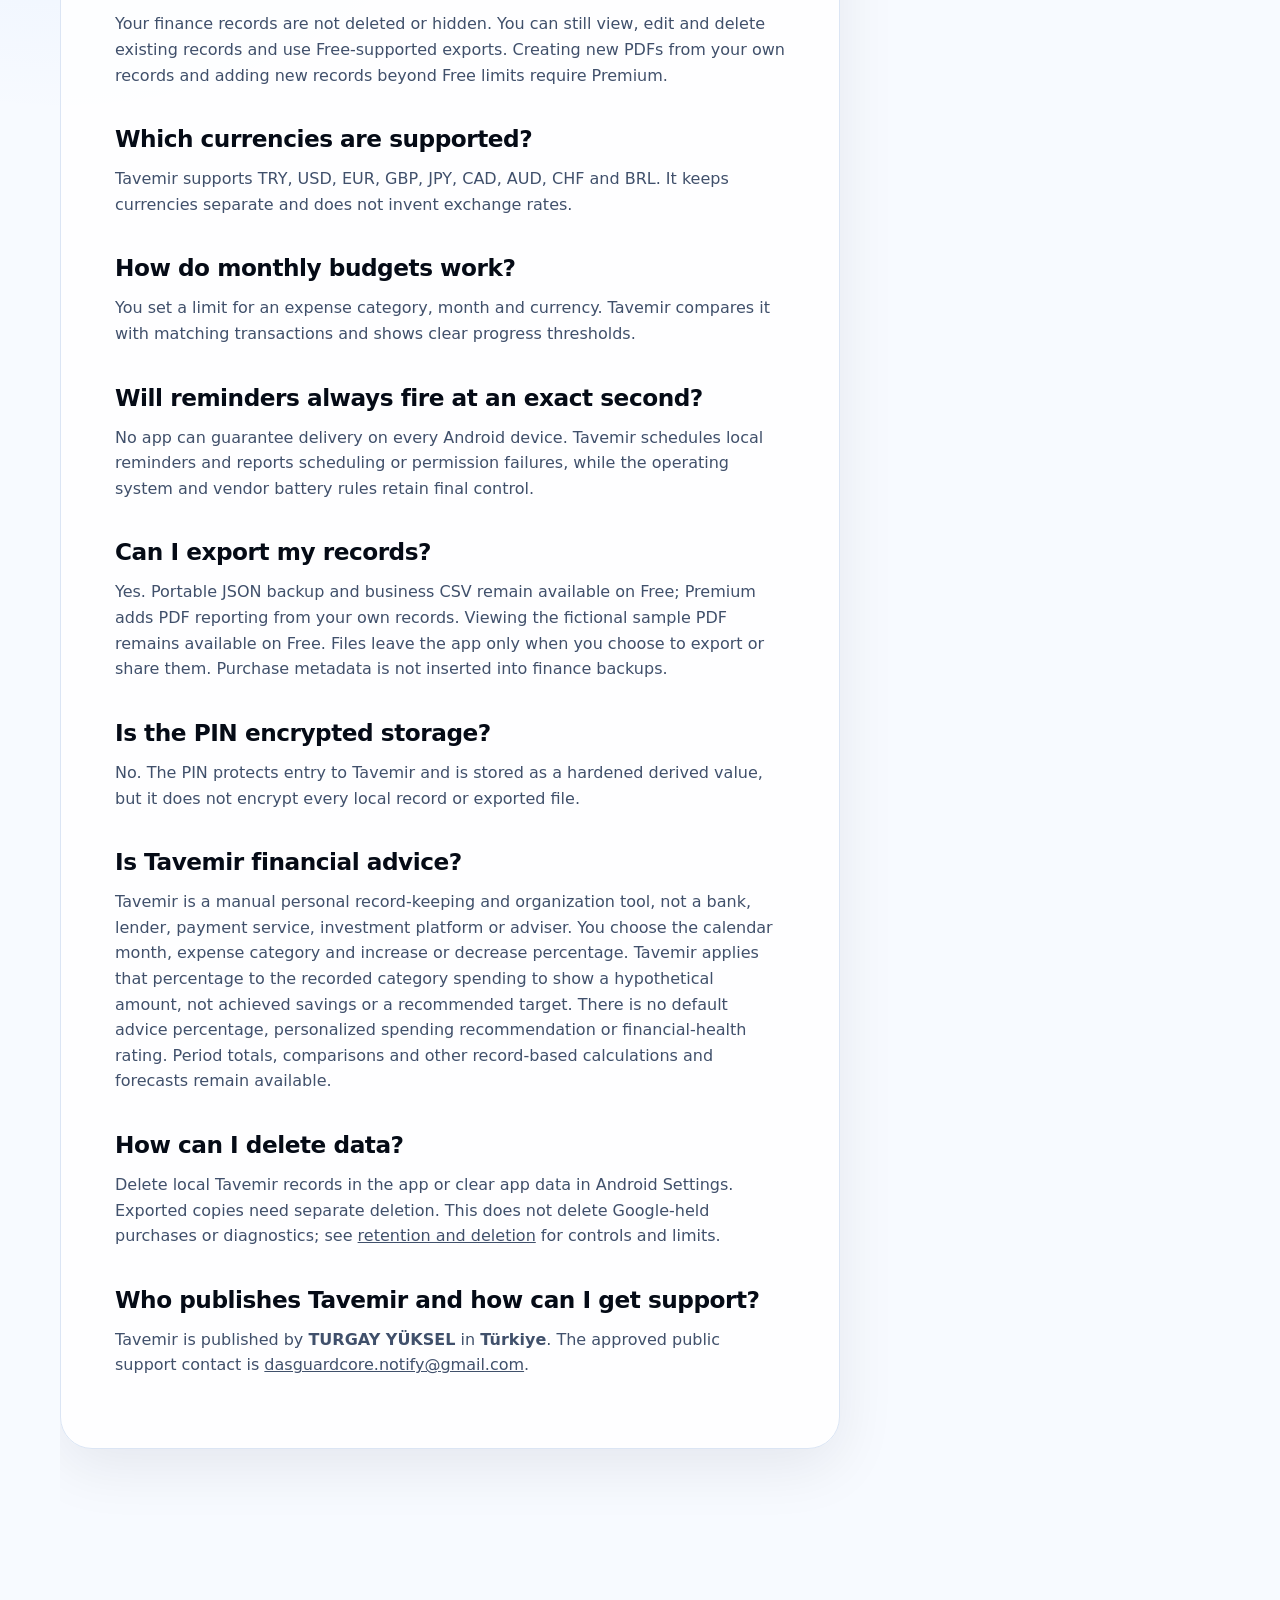
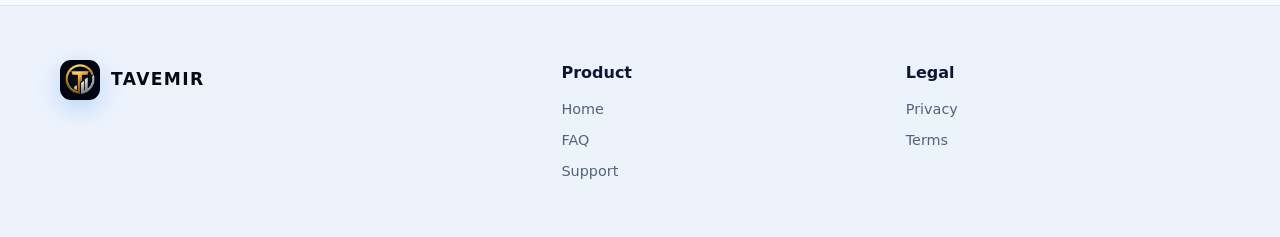
==== commit 4ca2922d: "Align EN/TR public pages with accepted Tavemir +20 trial and backup behavior" ====
--- a/faq/index.html
+++ b/faq/index.html
@@ -2,18 +2,19 @@
 <html lang="en">
   <head><meta charset="utf-8"><meta name="viewport" content="width=device-width, initial-scale=1"><title>FAQ — Tavemir Budget & Expense Tracker</title><meta name="description" content="Answers about Tavemir privacy, currencies, reminders, budgets, exports, backups and financial-product status."><meta name="robots" content="index,follow"><meta name="theme-color" content="#071329"><link rel="canonical" href="https://dasguardcorenotify-del.github.io/tavemir-legal/faq/"><link rel="alternate" hreflang="en" href="https://dasguardcorenotify-del.github.io/tavemir-legal/faq/"><link rel="alternate" hreflang="tr" href="https://dasguardcorenotify-del.github.io/tavemir-legal/tr/sss/"><link rel="icon" href="../assets/tavemir-icon-512.png"><link rel="stylesheet" href="../assets/site.css"></head>
   <body><a class="skip-link" href="#main">Skip to content</a><header class="site-header"><nav class="nav" aria-label="Primary navigation"><a class="brand" href="../"><img src="../assets/tavemir-icon-512.png" alt="" width="40" height="40">TAVEMIR</a><div class="nav-links"><a href="../privacy/">Privacy</a><a href="../support/">Support</a><a class="language-link" href="../tr/sss/" lang="tr" hreflang="tr">Türkçe</a></div></nav></header>
-    <main class="legal-main" id="main"><article class="legal-copy"><p class="notice" data-deploy-date="2026-09-23">Effective / last updated date: 23 September 2026.</p>
+    <main class="legal-main" id="main"><article class="legal-copy"><p class="notice" data-deploy-date="2026-09-27">Effective / last updated date: 27 September 2026.</p>
 <p class="eyebrow">Straight answers</p><h1>Frequently asked questions</h1>
       <h2>Does Tavemir connect to my bank?</h2><p>No. Tavemir does not provide bank sync, open banking, payments or money transfer. You control the records you enter.</p>
       <h2>Where is my data stored?</h2><p>Your app records are stored locally on your device by default. Tavemir has no required account or Tavemir-operated cloud sync backend.</p>
       <h2>Does Tavemir show ads or track me?</h2><p>Tavemir has no advertising SDK or independent analytics SDK. Google Play Billing may connect at startup to query available products and purchase eligibility or ownership, even without a new purchase. Purchase, restore and acknowledgement flows exchange purchase history and entitlement information with Google. Billing and its internal DataTransport pipeline can send diagnostic data to Google for Analytics. Finance records are not automatically sent to Google Play Billing. See the privacy policy for the distinction between local records and Google-held data.</p>
-      <h2>What is included on Free and Premium?</h2><p>Free keeps unlimited transactions, accounts, core tracking, portable JSON backup and business CSV, with useful limits of 2 active advanced budgets, 5 active advanced reminders, 1 active advanced credit card, and 2 active loans or debts. Premium removes those depth limits and adds advanced record analytics, user-selected spending scenarios, Premium PDF reporting and five exclusive app icons. Tavemir remains ad-free on both plans.</p>
+      <h2>What is included on Free and Premium?</h2><p>Free includes 2 category budgets per month/currency, 1 active card, 2 active loans + unpaid debts combined, and 5 active recurring reminders (card/loan and one-off reminders are excluded from that last count). Core records, full history/editing, CSV, JSON backup and the default Gold icon remain free. Premium removes those depth limits and adds advanced record analytics, user-selected spending scenarios, Premium PDF reporting and five exclusive app icons. Tavemir remains ad-free on both plans.</p>
+      <h2>How does the optional local Premium trial work?</h2><p>You may start a 14-day full Premium trial yourself: 336 hours, no card and no automatic charge. <a href="../terms/#local-premium-trial">See the local trial terms</a>.</p>
       <h2>How are Premium purchases billed?</h2><p>Google Play sells and bills monthly, yearly and non-consumable Lifetime products. Tavemir shows the localized live Play price and never collects a card number. Subscriptions renew until canceled in Google Play. Restore purchases checks current Play ownership using the purchasing Google account.</p>
-      <h2>What happens if Premium ends?</h2><p>Your finance records are not deleted or hidden. You can still view, edit and delete existing records and use Free-supported exports. Only creation of new Premium-depth records returns to the Free limits.</p>
+      <h2>What happens if Premium ends?</h2><p>Your finance records are not deleted or hidden. You can still view, edit and delete existing records and use Free-supported exports. Creating new PDFs from your own records and adding new records beyond Free limits require Premium.</p>
       <h2>Which currencies are supported?</h2><p>Tavemir supports TRY, USD, EUR, GBP, JPY, CAD, AUD, CHF and BRL. It keeps currencies separate and does not invent exchange rates.</p>
       <h2>How do monthly budgets work?</h2><p>You set a limit for an expense category, month and currency. Tavemir compares it with matching transactions and shows clear progress thresholds.</p>
       <h2>Will reminders always fire at an exact second?</h2><p>No app can guarantee delivery on every Android device. Tavemir schedules local reminders and reports scheduling or permission failures, while the operating system and vendor battery rules retain final control.</p>
-      <h2>Can I export my records?</h2><p>Yes. Portable JSON backup and business CSV remain available on Free; Premium adds finance PDF reporting. Files leave the app only when you choose to share them. Purchase metadata is not inserted into finance backups.</p>
+      <h2>Can I export my records?</h2><p>Yes. Portable JSON backup and business CSV remain available on Free; Premium adds PDF reporting from your own records. Viewing the fictional sample PDF remains available on Free. Files leave the app only when you choose to export or share them. Purchase metadata is not inserted into finance backups.</p>
       <h2>Is the PIN encrypted storage?</h2><p>No. The PIN protects entry to Tavemir and is stored as a hardened derived value, but it does not encrypt every local record or exported file.</p>
       <h2>Is Tavemir financial advice?</h2><p>Tavemir is a manual personal record-keeping and organization tool, not a bank, lender, payment service, investment platform or adviser. You choose the calendar month, expense category and increase or decrease percentage. Tavemir applies that percentage to the recorded category spending to show a hypothetical amount, not achieved savings or a recommended target. There is no default advice percentage, personalized spending recommendation or financial-health rating. Period totals, comparisons and other record-based calculations and forecasts remain available.</p>
       <h2>How can I delete data?</h2><p>Delete local Tavemir records in the app or clear app data in Android Settings. Exported copies need separate deletion. This does not delete Google-held purchases or diagnostics; see <a href="../privacy/#retention">retention and deletion</a> for controls and limits.</p>
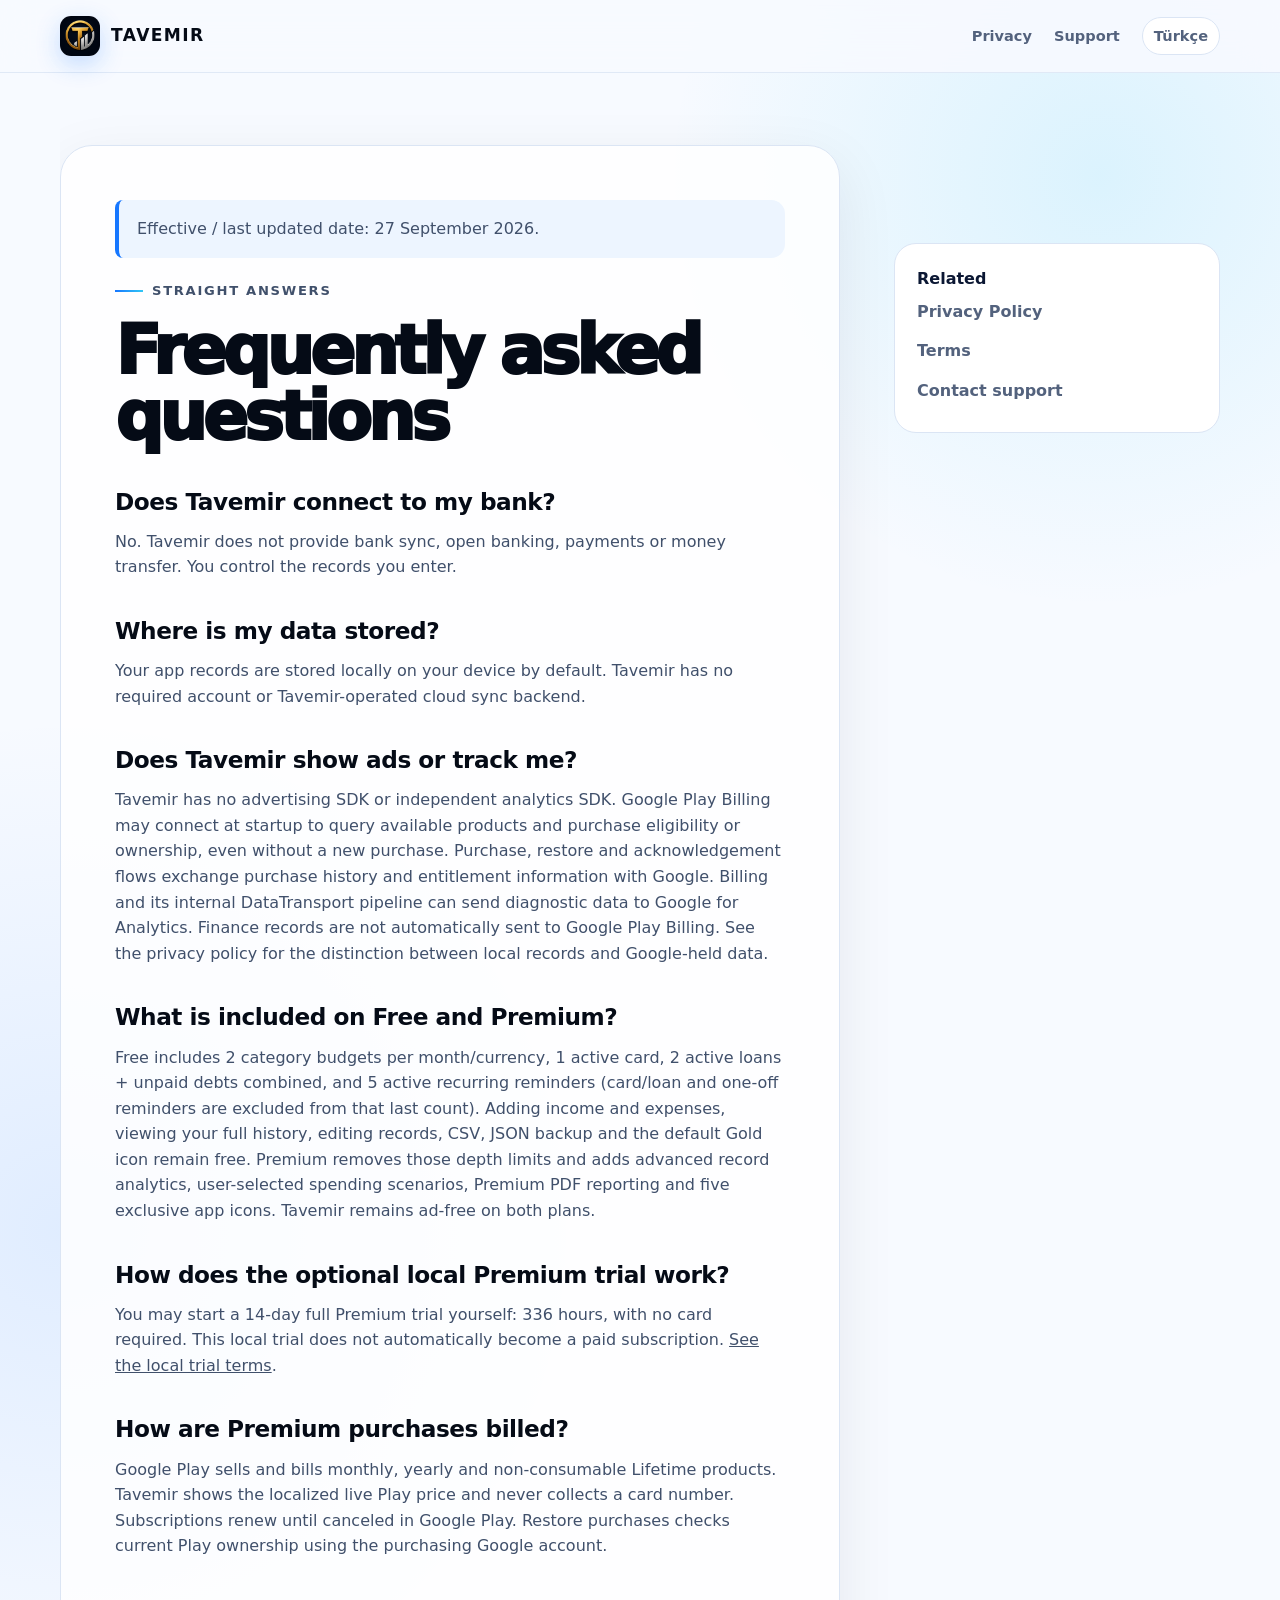
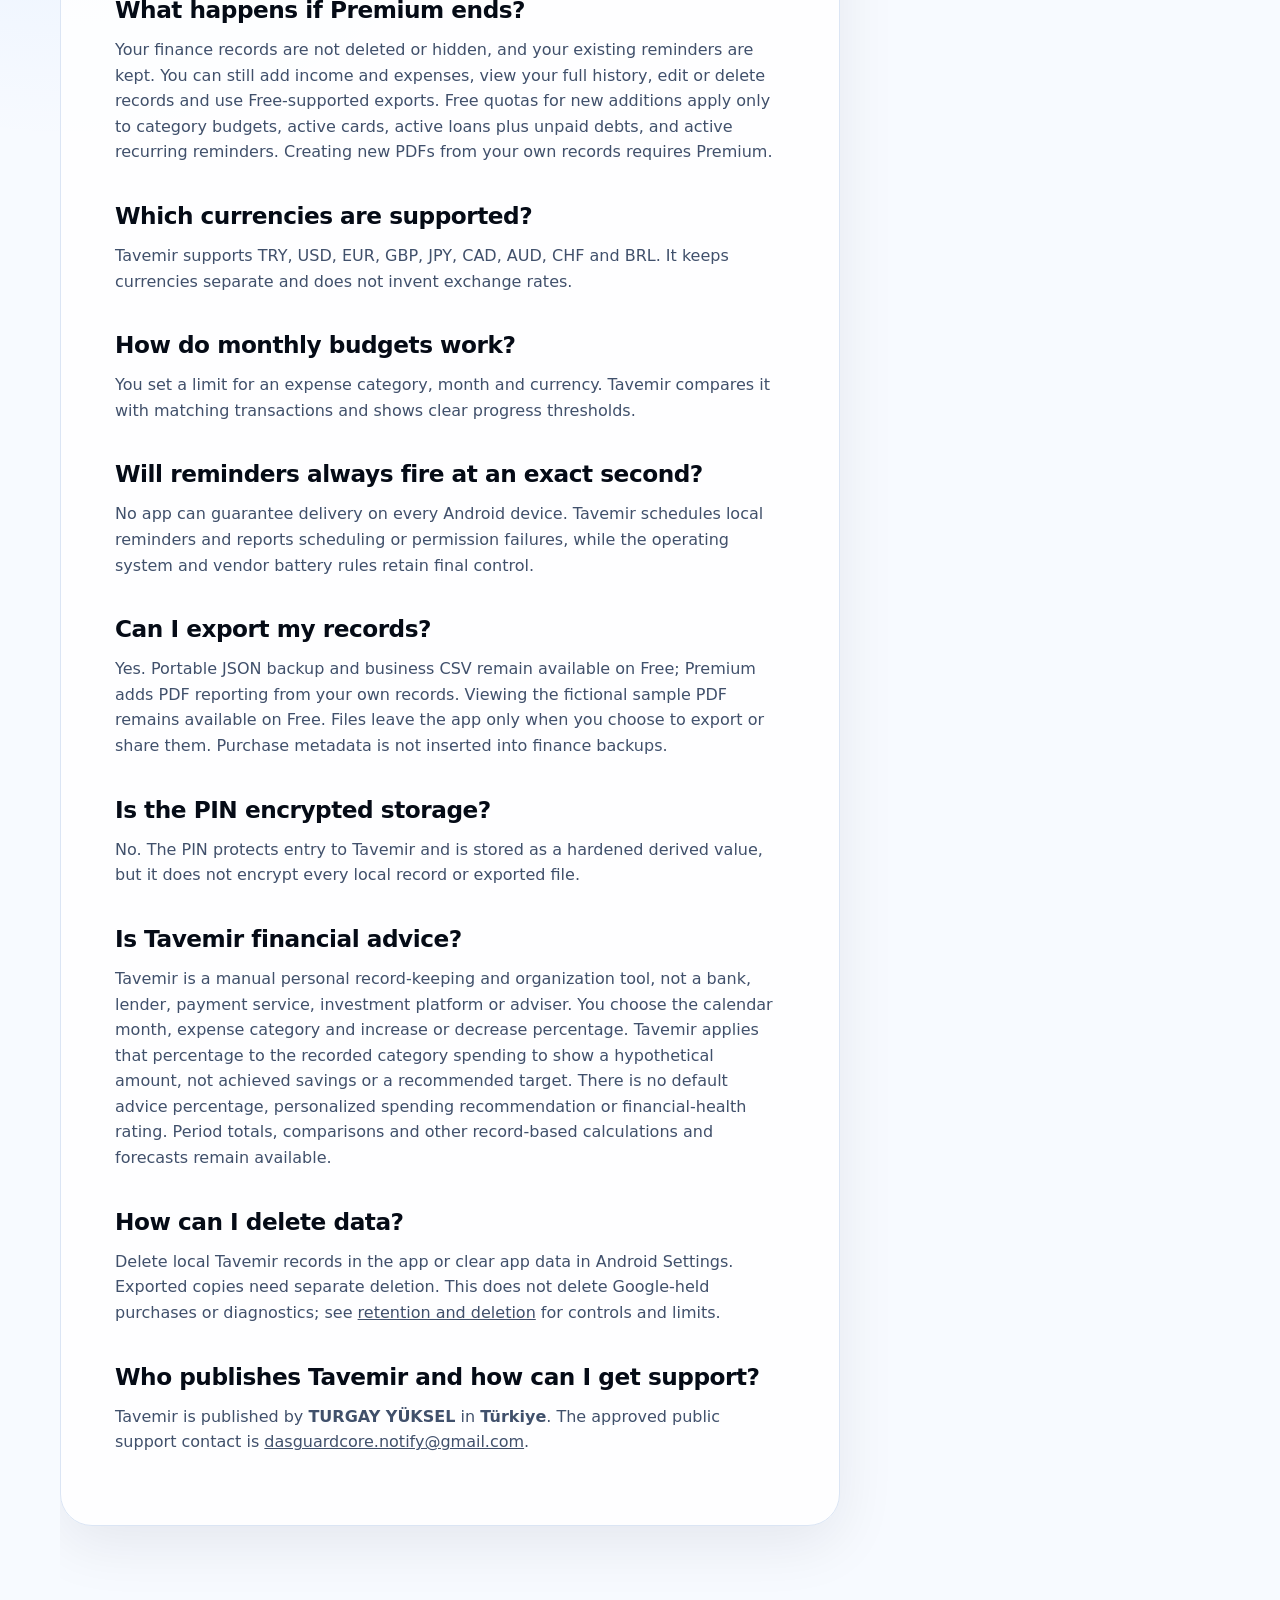
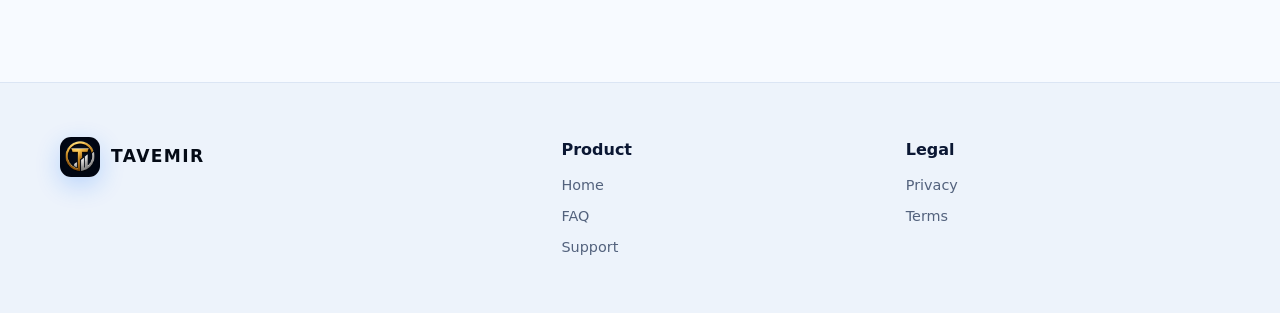
==== commit 993c28bd: "Clarify Free continuation and local trial terms in EN/TR" ====
--- a/faq/index.html
+++ b/faq/index.html
@@ -7,10 +7,10 @@
       <h2>Does Tavemir connect to my bank?</h2><p>No. Tavemir does not provide bank sync, open banking, payments or money transfer. You control the records you enter.</p>
       <h2>Where is my data stored?</h2><p>Your app records are stored locally on your device by default. Tavemir has no required account or Tavemir-operated cloud sync backend.</p>
       <h2>Does Tavemir show ads or track me?</h2><p>Tavemir has no advertising SDK or independent analytics SDK. Google Play Billing may connect at startup to query available products and purchase eligibility or ownership, even without a new purchase. Purchase, restore and acknowledgement flows exchange purchase history and entitlement information with Google. Billing and its internal DataTransport pipeline can send diagnostic data to Google for Analytics. Finance records are not automatically sent to Google Play Billing. See the privacy policy for the distinction between local records and Google-held data.</p>
-      <h2>What is included on Free and Premium?</h2><p>Free includes 2 category budgets per month/currency, 1 active card, 2 active loans + unpaid debts combined, and 5 active recurring reminders (card/loan and one-off reminders are excluded from that last count). Core records, full history/editing, CSV, JSON backup and the default Gold icon remain free. Premium removes those depth limits and adds advanced record analytics, user-selected spending scenarios, Premium PDF reporting and five exclusive app icons. Tavemir remains ad-free on both plans.</p>
-      <h2>How does the optional local Premium trial work?</h2><p>You may start a 14-day full Premium trial yourself: 336 hours, no card and no automatic charge. <a href="../terms/#local-premium-trial">See the local trial terms</a>.</p>
+      <h2>What is included on Free and Premium?</h2><p>Free includes 2 category budgets per month/currency, 1 active card, 2 active loans + unpaid debts combined, and 5 active recurring reminders (card/loan and one-off reminders are excluded from that last count). Adding income and expenses, viewing your full history, editing records, CSV, JSON backup and the default Gold icon remain free. Premium removes those depth limits and adds advanced record analytics, user-selected spending scenarios, Premium PDF reporting and five exclusive app icons. Tavemir remains ad-free on both plans.</p>
+      <h2>How does the optional local Premium trial work?</h2><p>You may start a 14-day full Premium trial yourself: 336 hours, with no card required. This local trial does not automatically become a paid subscription. <a href="../terms/#local-premium-trial">See the local trial terms</a>.</p>
       <h2>How are Premium purchases billed?</h2><p>Google Play sells and bills monthly, yearly and non-consumable Lifetime products. Tavemir shows the localized live Play price and never collects a card number. Subscriptions renew until canceled in Google Play. Restore purchases checks current Play ownership using the purchasing Google account.</p>
-      <h2>What happens if Premium ends?</h2><p>Your finance records are not deleted or hidden. You can still view, edit and delete existing records and use Free-supported exports. Creating new PDFs from your own records and adding new records beyond Free limits require Premium.</p>
+      <h2>What happens if Premium ends?</h2><p>Your finance records are not deleted or hidden, and your existing reminders are kept. You can still add income and expenses, view your full history, edit or delete records and use Free-supported exports. Free quotas for new additions apply only to category budgets, active cards, active loans plus unpaid debts, and active recurring reminders. Creating new PDFs from your own records requires Premium.</p>
       <h2>Which currencies are supported?</h2><p>Tavemir supports TRY, USD, EUR, GBP, JPY, CAD, AUD, CHF and BRL. It keeps currencies separate and does not invent exchange rates.</p>
       <h2>How do monthly budgets work?</h2><p>You set a limit for an expense category, month and currency. Tavemir compares it with matching transactions and shows clear progress thresholds.</p>
       <h2>Will reminders always fire at an exact second?</h2><p>No app can guarantee delivery on every Android device. Tavemir schedules local reminders and reports scheduling or permission failures, while the operating system and vendor battery rules retain final control.</p>
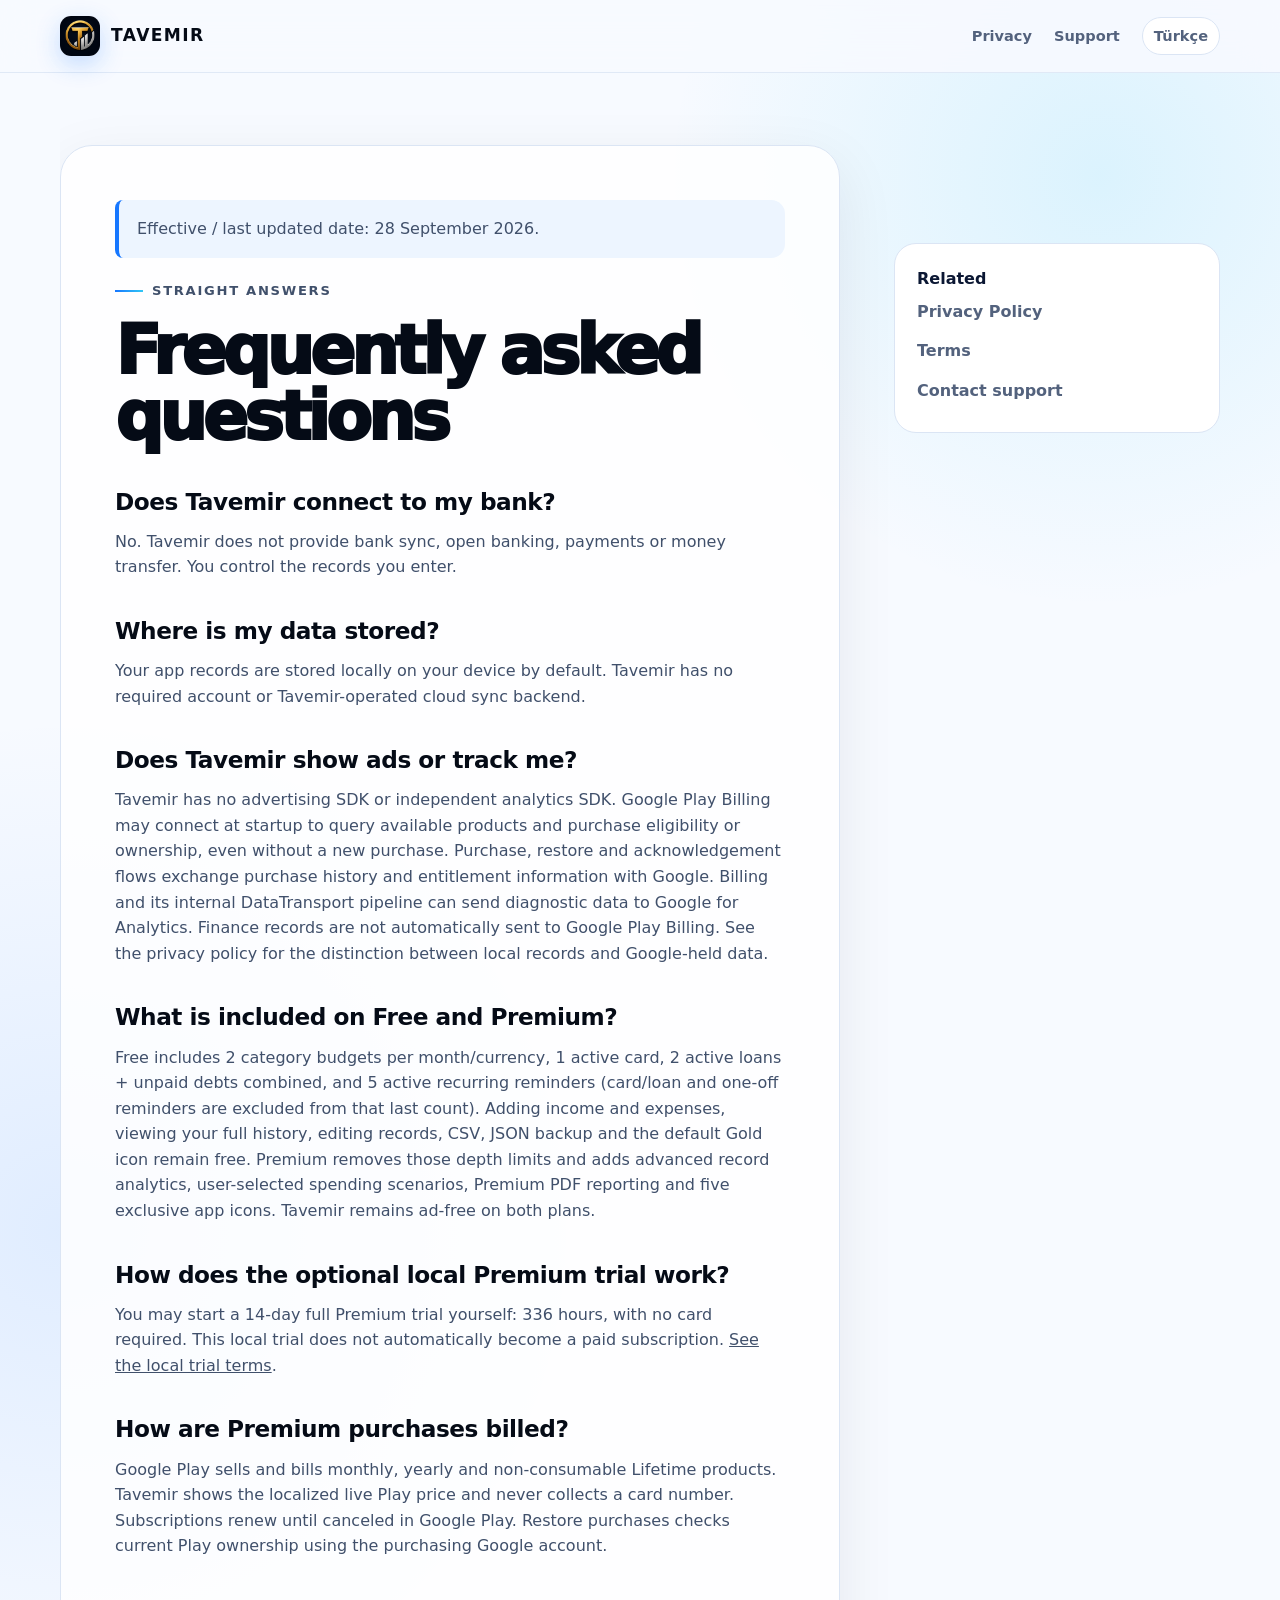
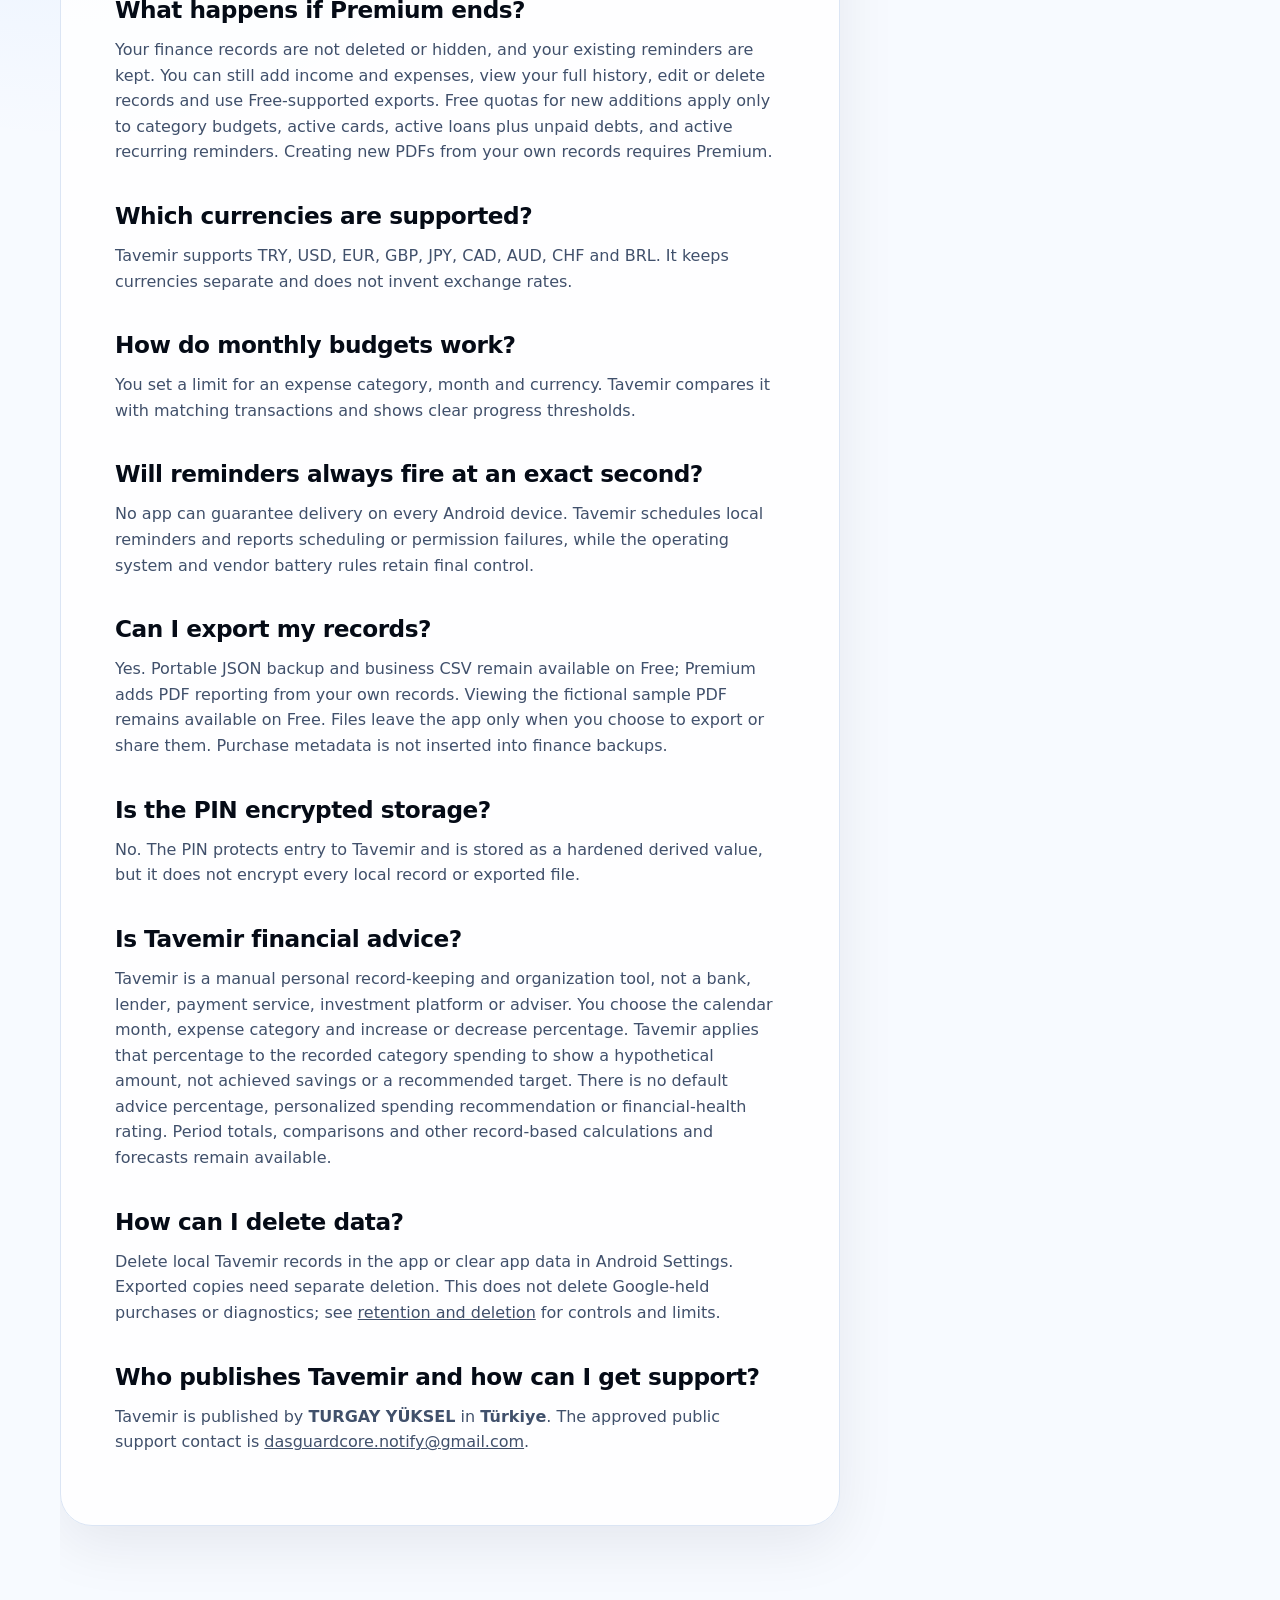
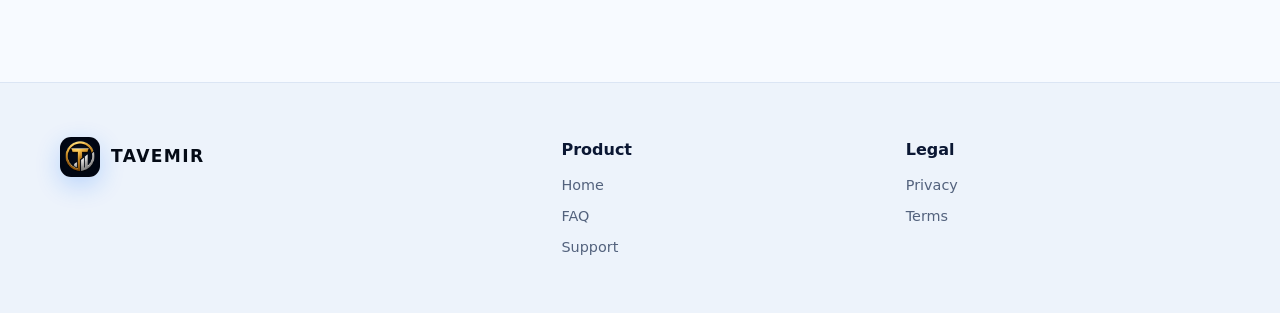
==== commit 6858b44b: "chore(legal): date clarity pages for 28 September 2026 publication" ====
--- a/faq/index.html
+++ b/faq/index.html
@@ -2,7 +2,7 @@
 <html lang="en">
   <head><meta charset="utf-8"><meta name="viewport" content="width=device-width, initial-scale=1"><title>FAQ — Tavemir Budget & Expense Tracker</title><meta name="description" content="Answers about Tavemir privacy, currencies, reminders, budgets, exports, backups and financial-product status."><meta name="robots" content="index,follow"><meta name="theme-color" content="#071329"><link rel="canonical" href="https://dasguardcorenotify-del.github.io/tavemir-legal/faq/"><link rel="alternate" hreflang="en" href="https://dasguardcorenotify-del.github.io/tavemir-legal/faq/"><link rel="alternate" hreflang="tr" href="https://dasguardcorenotify-del.github.io/tavemir-legal/tr/sss/"><link rel="icon" href="../assets/tavemir-icon-512.png"><link rel="stylesheet" href="../assets/site.css"></head>
   <body><a class="skip-link" href="#main">Skip to content</a><header class="site-header"><nav class="nav" aria-label="Primary navigation"><a class="brand" href="../"><img src="../assets/tavemir-icon-512.png" alt="" width="40" height="40">TAVEMIR</a><div class="nav-links"><a href="../privacy/">Privacy</a><a href="../support/">Support</a><a class="language-link" href="../tr/sss/" lang="tr" hreflang="tr">Türkçe</a></div></nav></header>
-    <main class="legal-main" id="main"><article class="legal-copy"><p class="notice" data-deploy-date="2026-09-27">Effective / last updated date: 27 September 2026.</p>
+    <main class="legal-main" id="main"><article class="legal-copy"><p class="notice" data-deploy-date="2026-09-28">Effective / last updated date: 28 September 2026.</p>
 <p class="eyebrow">Straight answers</p><h1>Frequently asked questions</h1>
       <h2>Does Tavemir connect to my bank?</h2><p>No. Tavemir does not provide bank sync, open banking, payments or money transfer. You control the records you enter.</p>
       <h2>Where is my data stored?</h2><p>Your app records are stored locally on your device by default. Tavemir has no required account or Tavemir-operated cloud sync backend.</p>
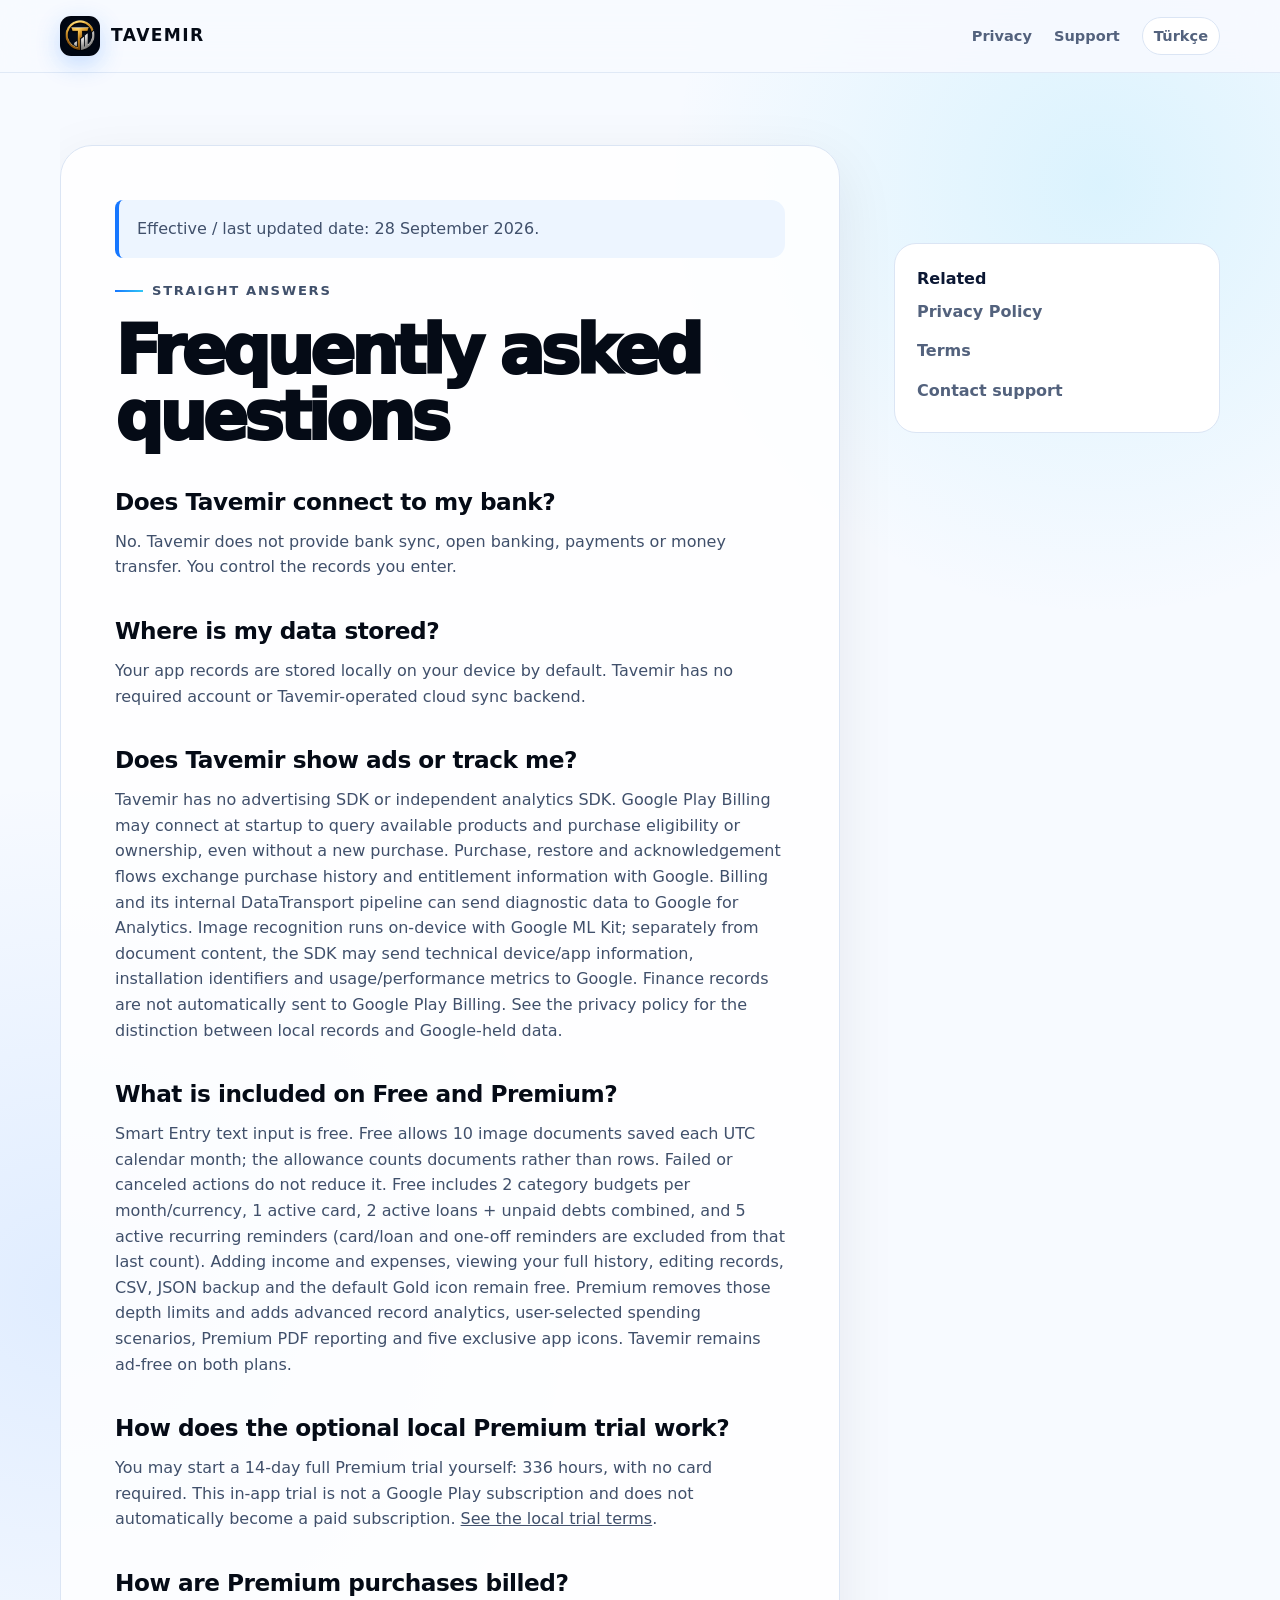
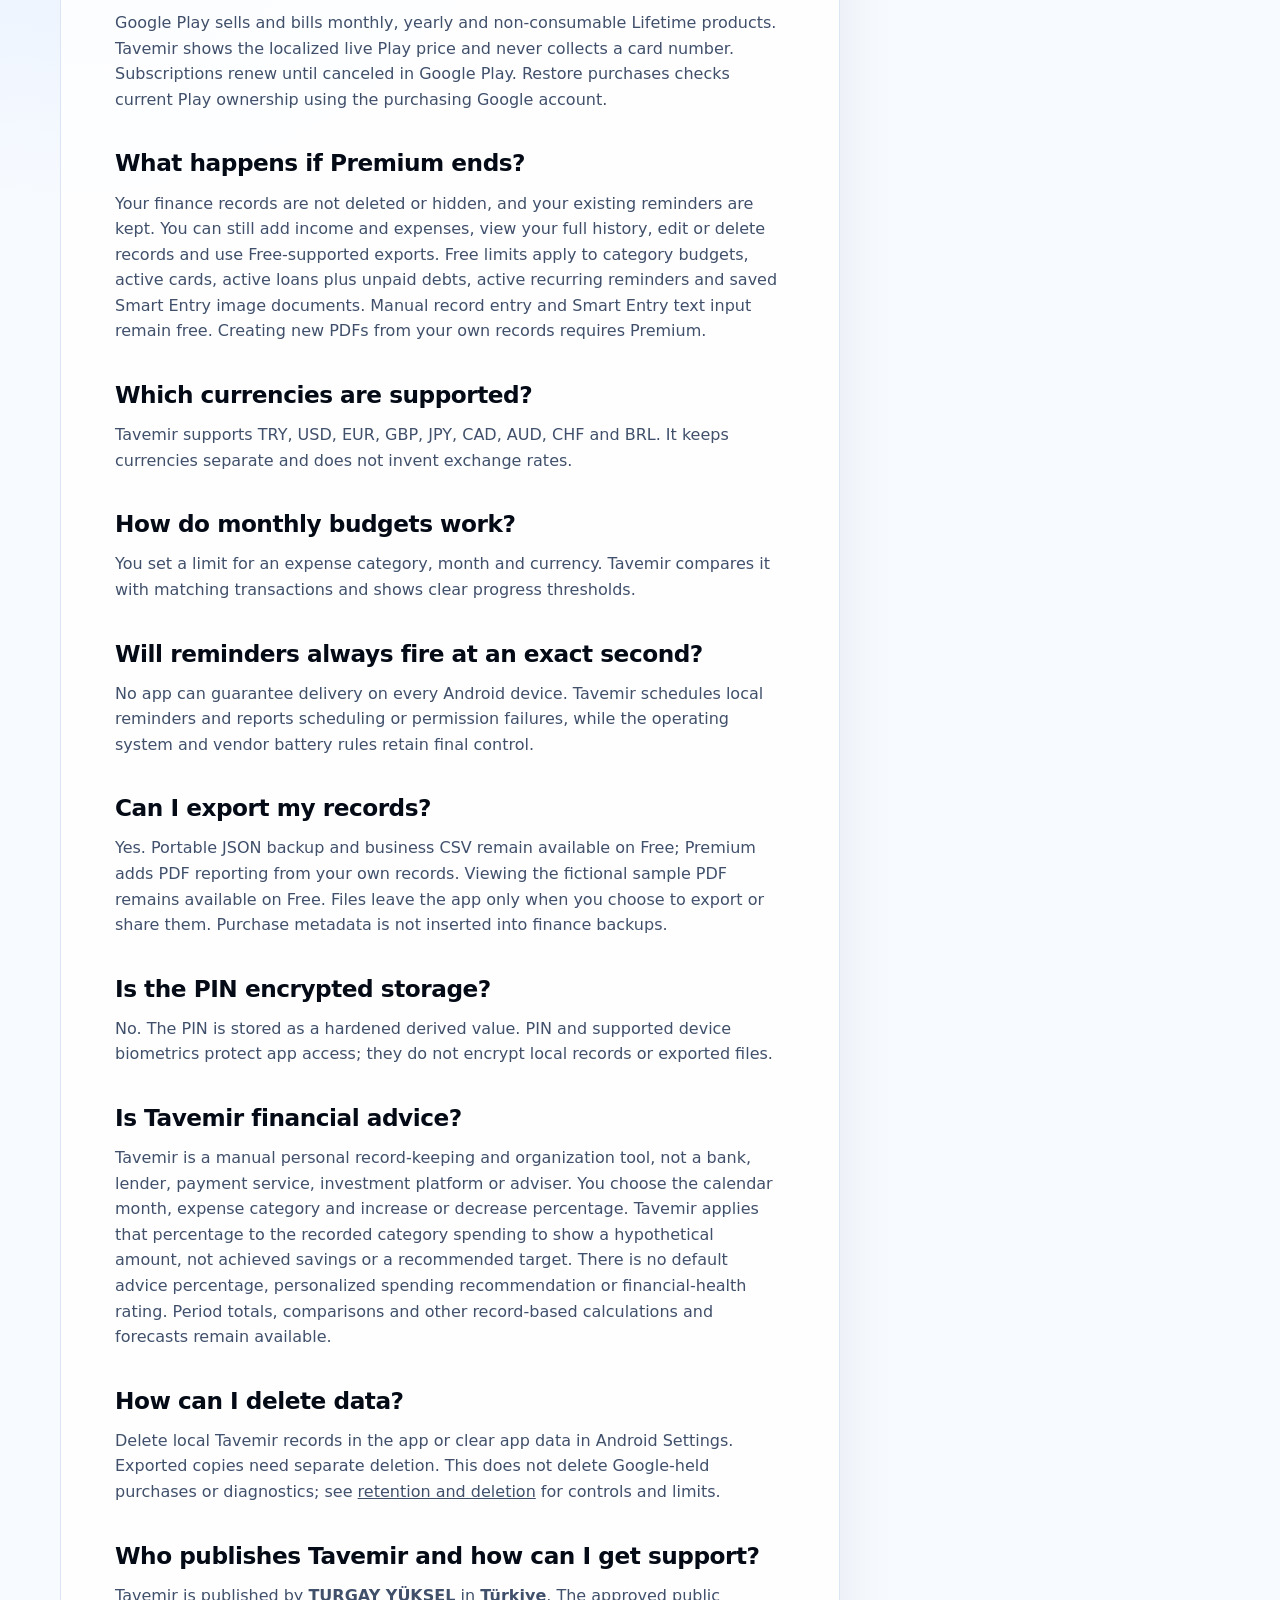
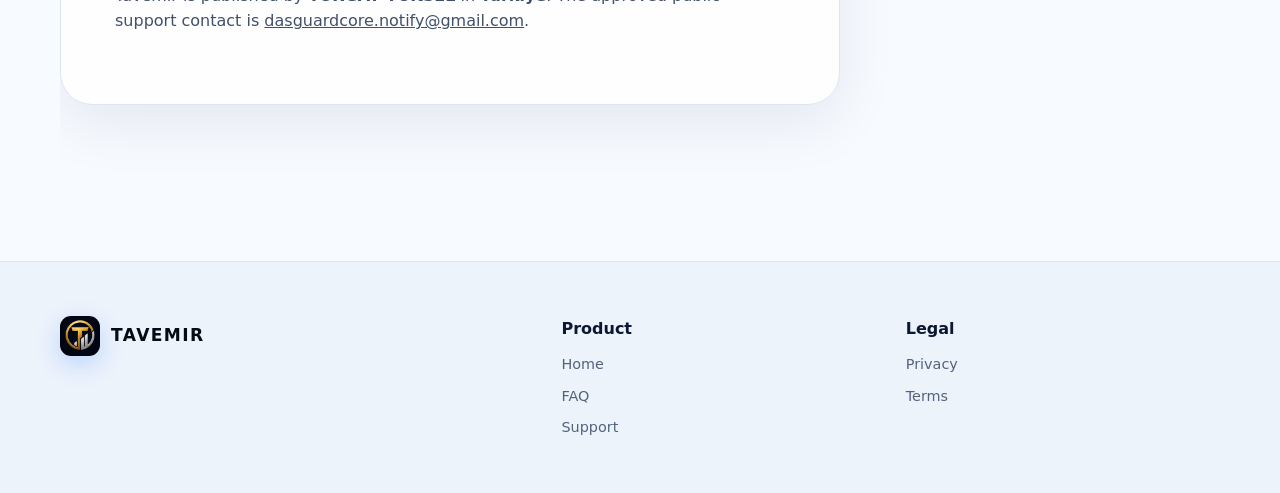
==== commit b929bd05: "Align Tavemir release and Smart Entry disclosures with current app" ====
--- a/faq/index.html
+++ b/faq/index.html
@@ -6,16 +6,16 @@
 <p class="eyebrow">Straight answers</p><h1>Frequently asked questions</h1>
       <h2>Does Tavemir connect to my bank?</h2><p>No. Tavemir does not provide bank sync, open banking, payments or money transfer. You control the records you enter.</p>
       <h2>Where is my data stored?</h2><p>Your app records are stored locally on your device by default. Tavemir has no required account or Tavemir-operated cloud sync backend.</p>
-      <h2>Does Tavemir show ads or track me?</h2><p>Tavemir has no advertising SDK or independent analytics SDK. Google Play Billing may connect at startup to query available products and purchase eligibility or ownership, even without a new purchase. Purchase, restore and acknowledgement flows exchange purchase history and entitlement information with Google. Billing and its internal DataTransport pipeline can send diagnostic data to Google for Analytics. Finance records are not automatically sent to Google Play Billing. See the privacy policy for the distinction between local records and Google-held data.</p>
-      <h2>What is included on Free and Premium?</h2><p>Free includes 2 category budgets per month/currency, 1 active card, 2 active loans + unpaid debts combined, and 5 active recurring reminders (card/loan and one-off reminders are excluded from that last count). Adding income and expenses, viewing your full history, editing records, CSV, JSON backup and the default Gold icon remain free. Premium removes those depth limits and adds advanced record analytics, user-selected spending scenarios, Premium PDF reporting and five exclusive app icons. Tavemir remains ad-free on both plans.</p>
-      <h2>How does the optional local Premium trial work?</h2><p>You may start a 14-day full Premium trial yourself: 336 hours, with no card required. This local trial does not automatically become a paid subscription. <a href="../terms/#local-premium-trial">See the local trial terms</a>.</p>
+      <h2>Does Tavemir show ads or track me?</h2><p>Tavemir has no advertising SDK or independent analytics SDK. Google Play Billing may connect at startup to query available products and purchase eligibility or ownership, even without a new purchase. Purchase, restore and acknowledgement flows exchange purchase history and entitlement information with Google. Billing and its internal DataTransport pipeline can send diagnostic data to Google for Analytics. Image recognition runs on-device with Google ML Kit; separately from document content, the SDK may send technical device/app information, installation identifiers and usage/performance metrics to Google. Finance records are not automatically sent to Google Play Billing. See the privacy policy for the distinction between local records and Google-held data.</p>
+      <h2>What is included on Free and Premium?</h2><p>Smart Entry text input is free. Free allows 10 image documents saved each UTC calendar month; the allowance counts documents rather than rows. Failed or canceled actions do not reduce it. Free includes 2 category budgets per month/currency, 1 active card, 2 active loans + unpaid debts combined, and 5 active recurring reminders (card/loan and one-off reminders are excluded from that last count). Adding income and expenses, viewing your full history, editing records, CSV, JSON backup and the default Gold icon remain free. Premium removes those depth limits and adds advanced record analytics, user-selected spending scenarios, Premium PDF reporting and five exclusive app icons. Tavemir remains ad-free on both plans.</p>
+      <h2>How does the optional local Premium trial work?</h2><p>You may start a 14-day full Premium trial yourself: 336 hours, with no card required. This in-app trial is not a Google Play subscription and does not automatically become a paid subscription. <a href="../terms/#local-premium-trial">See the local trial terms</a>.</p>
       <h2>How are Premium purchases billed?</h2><p>Google Play sells and bills monthly, yearly and non-consumable Lifetime products. Tavemir shows the localized live Play price and never collects a card number. Subscriptions renew until canceled in Google Play. Restore purchases checks current Play ownership using the purchasing Google account.</p>
-      <h2>What happens if Premium ends?</h2><p>Your finance records are not deleted or hidden, and your existing reminders are kept. You can still add income and expenses, view your full history, edit or delete records and use Free-supported exports. Free quotas for new additions apply only to category budgets, active cards, active loans plus unpaid debts, and active recurring reminders. Creating new PDFs from your own records requires Premium.</p>
+      <h2>What happens if Premium ends?</h2><p>Your finance records are not deleted or hidden, and your existing reminders are kept. You can still add income and expenses, view your full history, edit or delete records and use Free-supported exports. Free limits apply to category budgets, active cards, active loans plus unpaid debts, active recurring reminders and saved Smart Entry image documents. Manual record entry and Smart Entry text input remain free. Creating new PDFs from your own records requires Premium.</p>
       <h2>Which currencies are supported?</h2><p>Tavemir supports TRY, USD, EUR, GBP, JPY, CAD, AUD, CHF and BRL. It keeps currencies separate and does not invent exchange rates.</p>
       <h2>How do monthly budgets work?</h2><p>You set a limit for an expense category, month and currency. Tavemir compares it with matching transactions and shows clear progress thresholds.</p>
       <h2>Will reminders always fire at an exact second?</h2><p>No app can guarantee delivery on every Android device. Tavemir schedules local reminders and reports scheduling or permission failures, while the operating system and vendor battery rules retain final control.</p>
       <h2>Can I export my records?</h2><p>Yes. Portable JSON backup and business CSV remain available on Free; Premium adds PDF reporting from your own records. Viewing the fictional sample PDF remains available on Free. Files leave the app only when you choose to export or share them. Purchase metadata is not inserted into finance backups.</p>
-      <h2>Is the PIN encrypted storage?</h2><p>No. The PIN protects entry to Tavemir and is stored as a hardened derived value, but it does not encrypt every local record or exported file.</p>
+      <h2>Is the PIN encrypted storage?</h2><p>No. The PIN is stored as a hardened derived value. PIN and supported device biometrics protect app access; they do not encrypt local records or exported files.</p>
       <h2>Is Tavemir financial advice?</h2><p>Tavemir is a manual personal record-keeping and organization tool, not a bank, lender, payment service, investment platform or adviser. You choose the calendar month, expense category and increase or decrease percentage. Tavemir applies that percentage to the recorded category spending to show a hypothetical amount, not achieved savings or a recommended target. There is no default advice percentage, personalized spending recommendation or financial-health rating. Period totals, comparisons and other record-based calculations and forecasts remain available.</p>
       <h2>How can I delete data?</h2><p>Delete local Tavemir records in the app or clear app data in Android Settings. Exported copies need separate deletion. This does not delete Google-held purchases or diagnostics; see <a href="../privacy/#retention">retention and deletion</a> for controls and limits.</p>
       <h2>Who publishes Tavemir and how can I get support?</h2><p>Tavemir is published by <strong>TURGAY YÜKSEL</strong> in <strong>Türkiye</strong>. The approved public support contact is <a href="mailto:dasguardcore.notify@gmail.com">dasguardcore.notify@gmail.com</a>.</p>
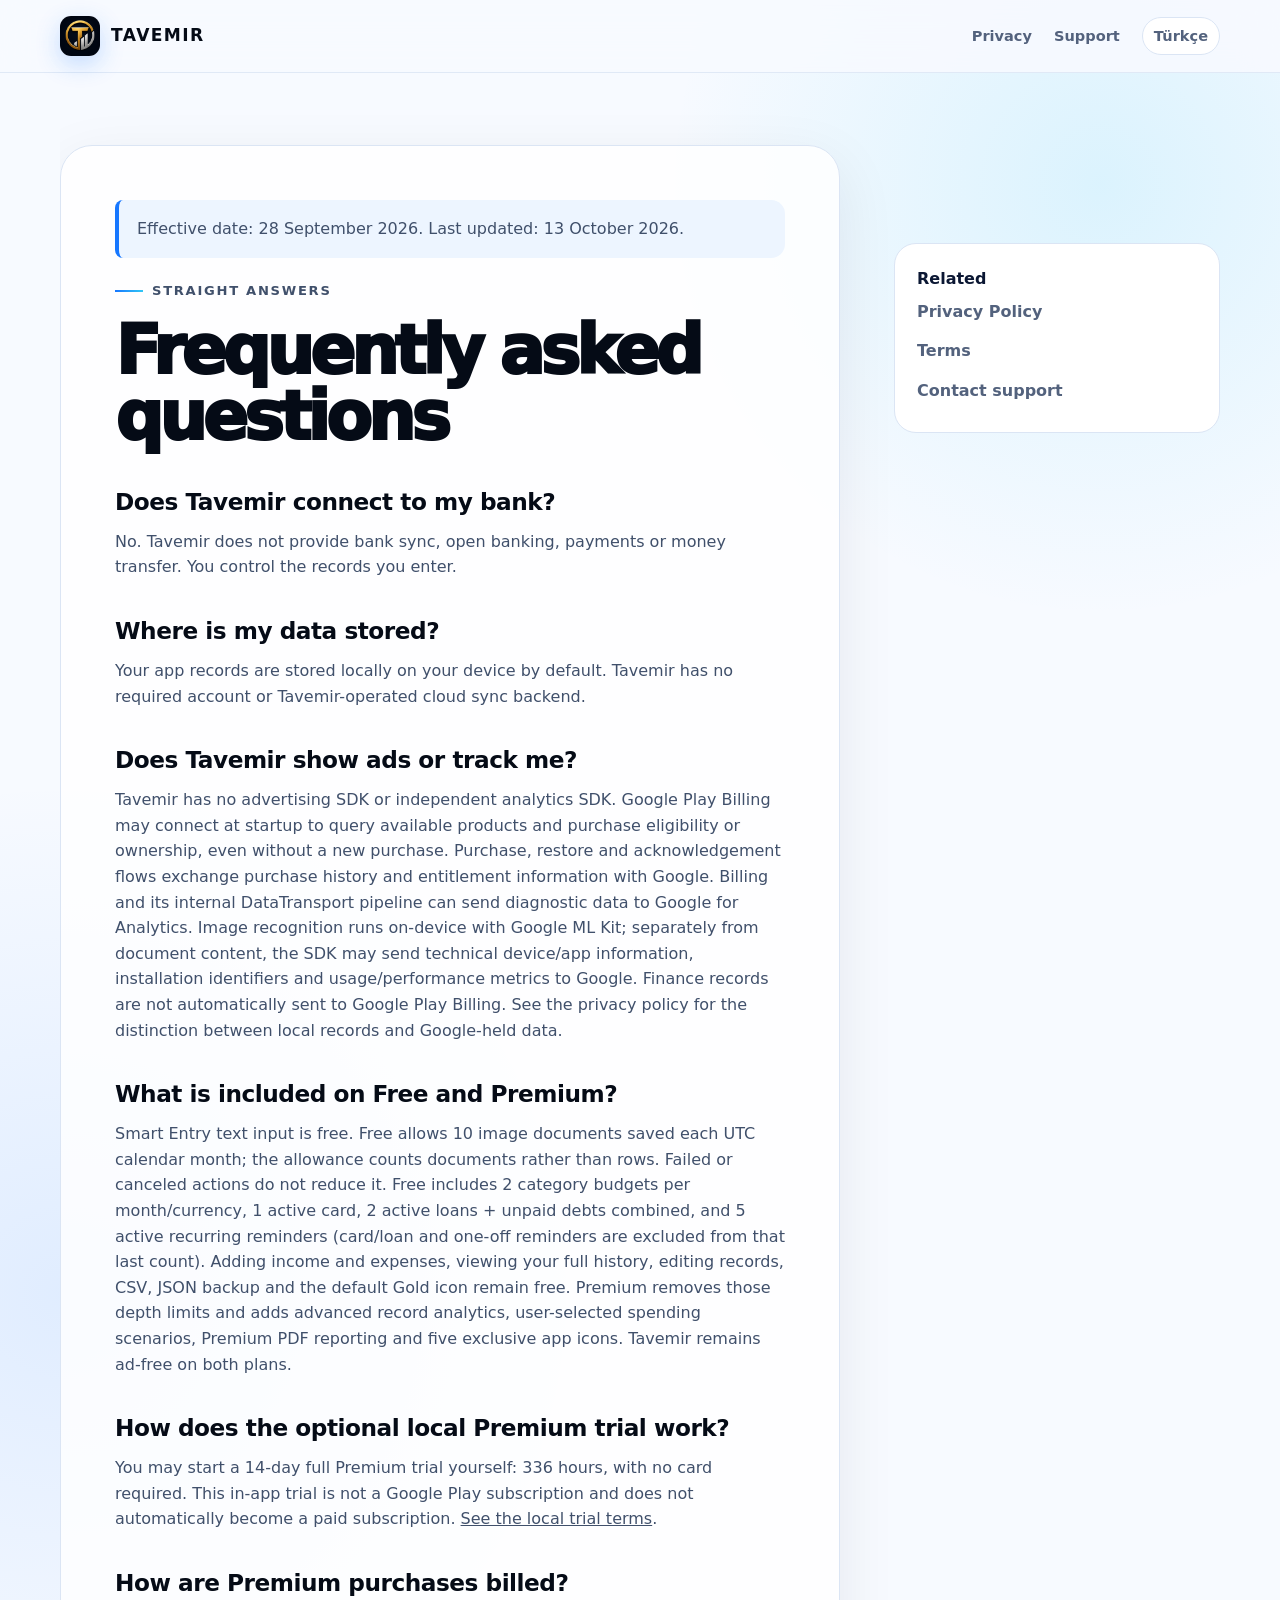
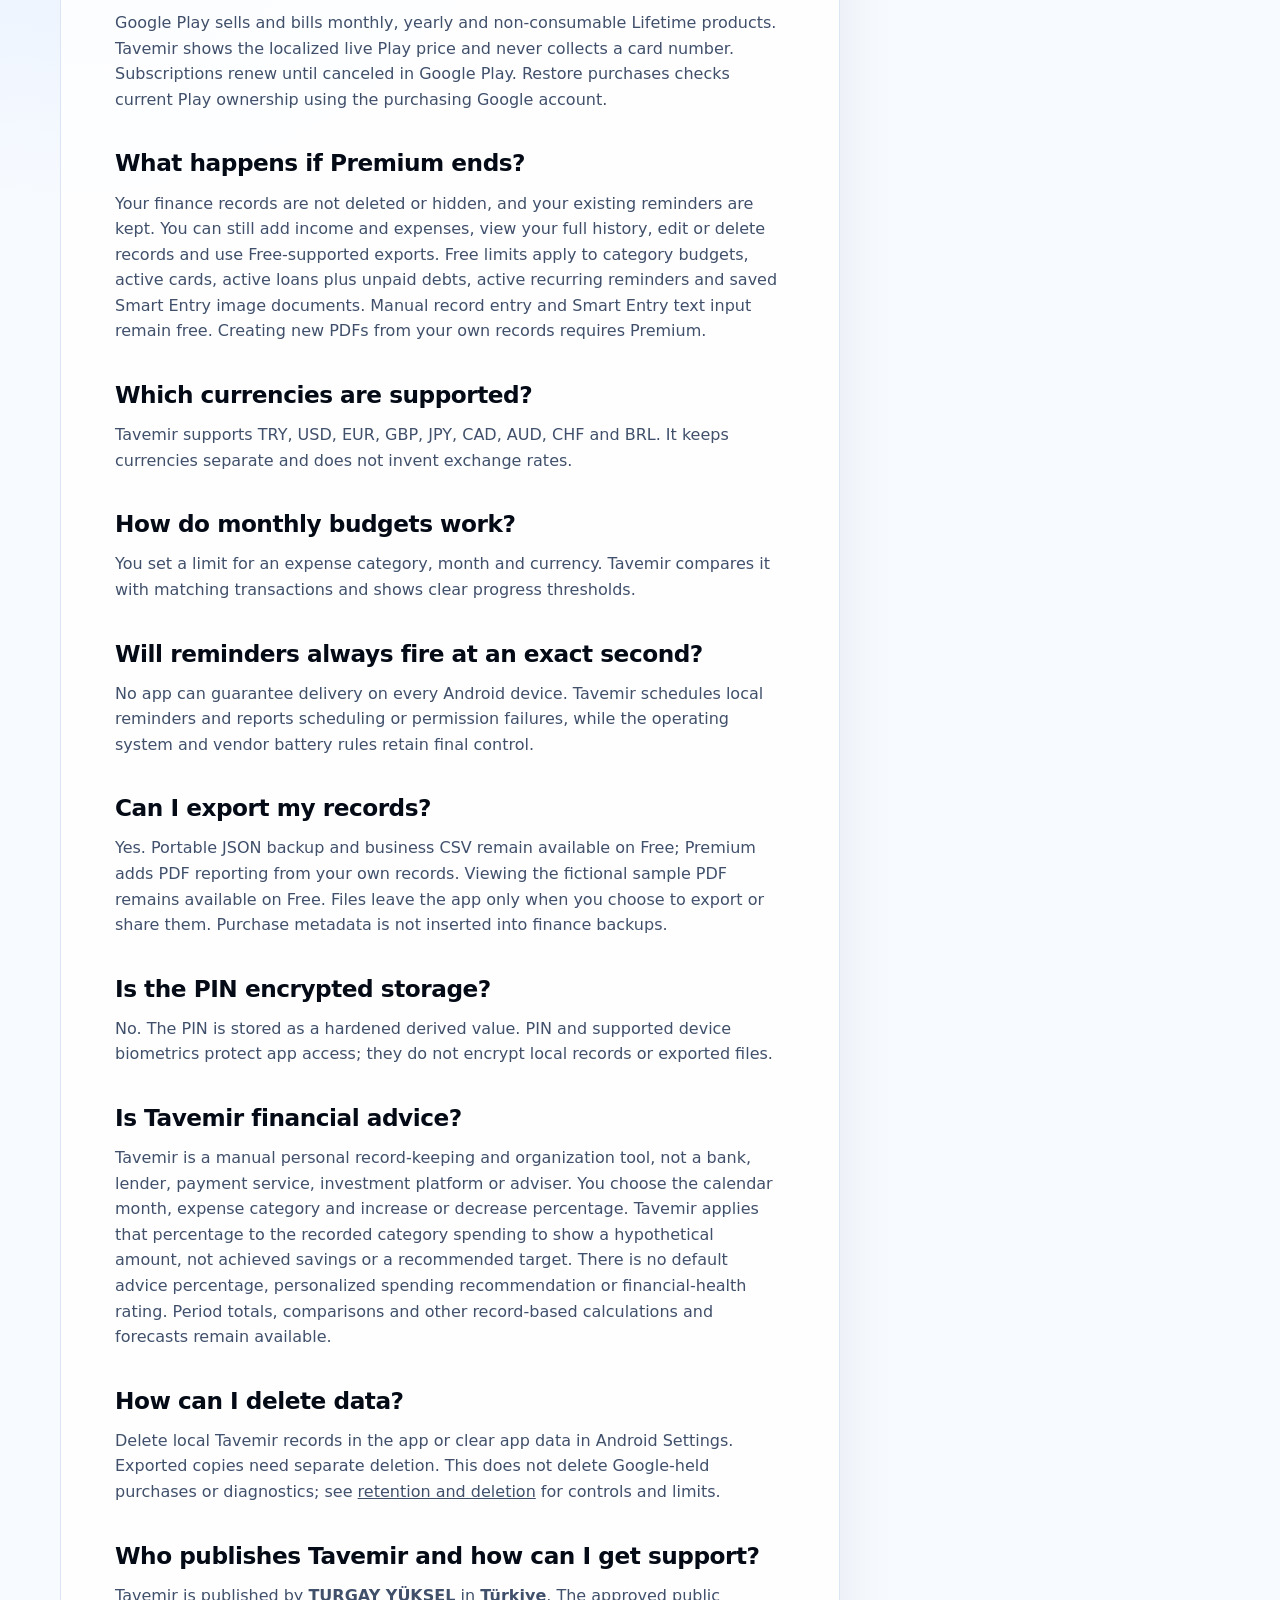
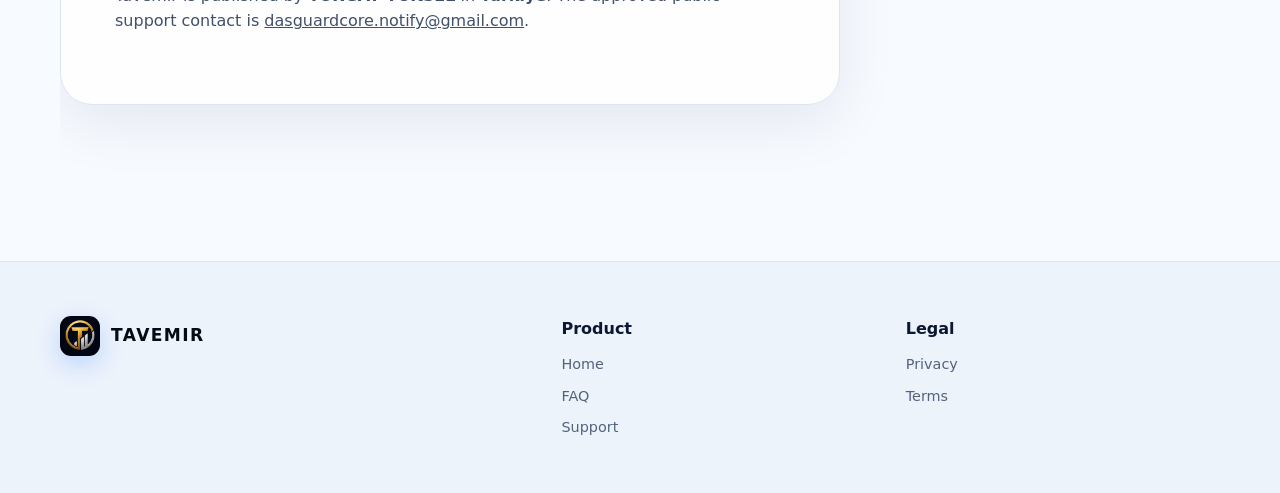
==== commit d22a5022: "Show current factual update dates while preserving policy effective dates" ====
--- a/faq/index.html
+++ b/faq/index.html
@@ -2,7 +2,7 @@
 <html lang="en">
   <head><meta charset="utf-8"><meta name="viewport" content="width=device-width, initial-scale=1"><title>FAQ — Tavemir Budget & Expense Tracker</title><meta name="description" content="Answers about Tavemir privacy, currencies, reminders, budgets, exports, backups and financial-product status."><meta name="robots" content="index,follow"><meta name="theme-color" content="#071329"><link rel="canonical" href="https://dasguardcorenotify-del.github.io/tavemir-legal/faq/"><link rel="alternate" hreflang="en" href="https://dasguardcorenotify-del.github.io/tavemir-legal/faq/"><link rel="alternate" hreflang="tr" href="https://dasguardcorenotify-del.github.io/tavemir-legal/tr/sss/"><link rel="icon" href="../assets/tavemir-icon-512.png"><link rel="stylesheet" href="../assets/site.css"></head>
   <body><a class="skip-link" href="#main">Skip to content</a><header class="site-header"><nav class="nav" aria-label="Primary navigation"><a class="brand" href="../"><img src="../assets/tavemir-icon-512.png" alt="" width="40" height="40">TAVEMIR</a><div class="nav-links"><a href="../privacy/">Privacy</a><a href="../support/">Support</a><a class="language-link" href="../tr/sss/" lang="tr" hreflang="tr">Türkçe</a></div></nav></header>
-    <main class="legal-main" id="main"><article class="legal-copy"><p class="notice" data-deploy-date="2026-09-28">Effective / last updated date: 28 September 2026.</p>
+    <main class="legal-main" id="main"><article class="legal-copy"><p class="notice" data-deploy-date="2026-10-13">Effective date: 28 September 2026. Last updated: 13 October 2026.</p>
 <p class="eyebrow">Straight answers</p><h1>Frequently asked questions</h1>
       <h2>Does Tavemir connect to my bank?</h2><p>No. Tavemir does not provide bank sync, open banking, payments or money transfer. You control the records you enter.</p>
       <h2>Where is my data stored?</h2><p>Your app records are stored locally on your device by default. Tavemir has no required account or Tavemir-operated cloud sync backend.</p>
